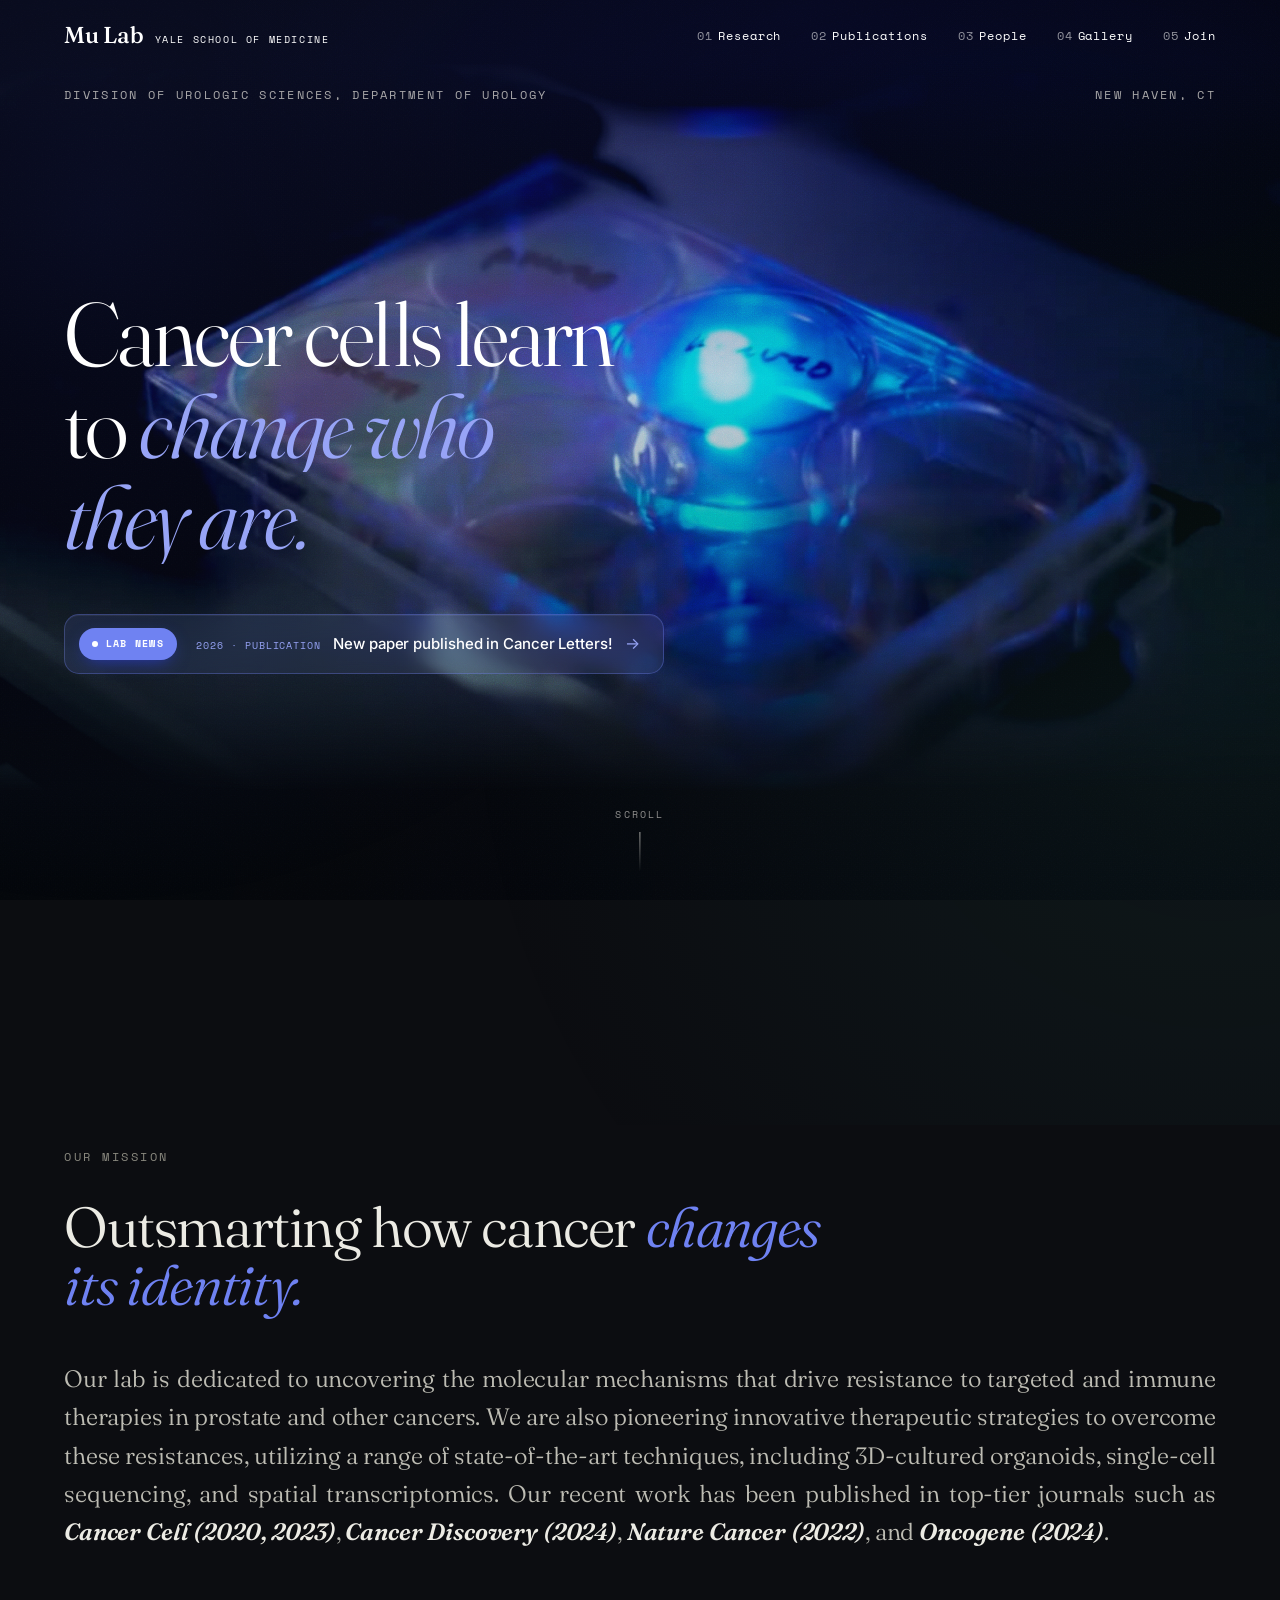
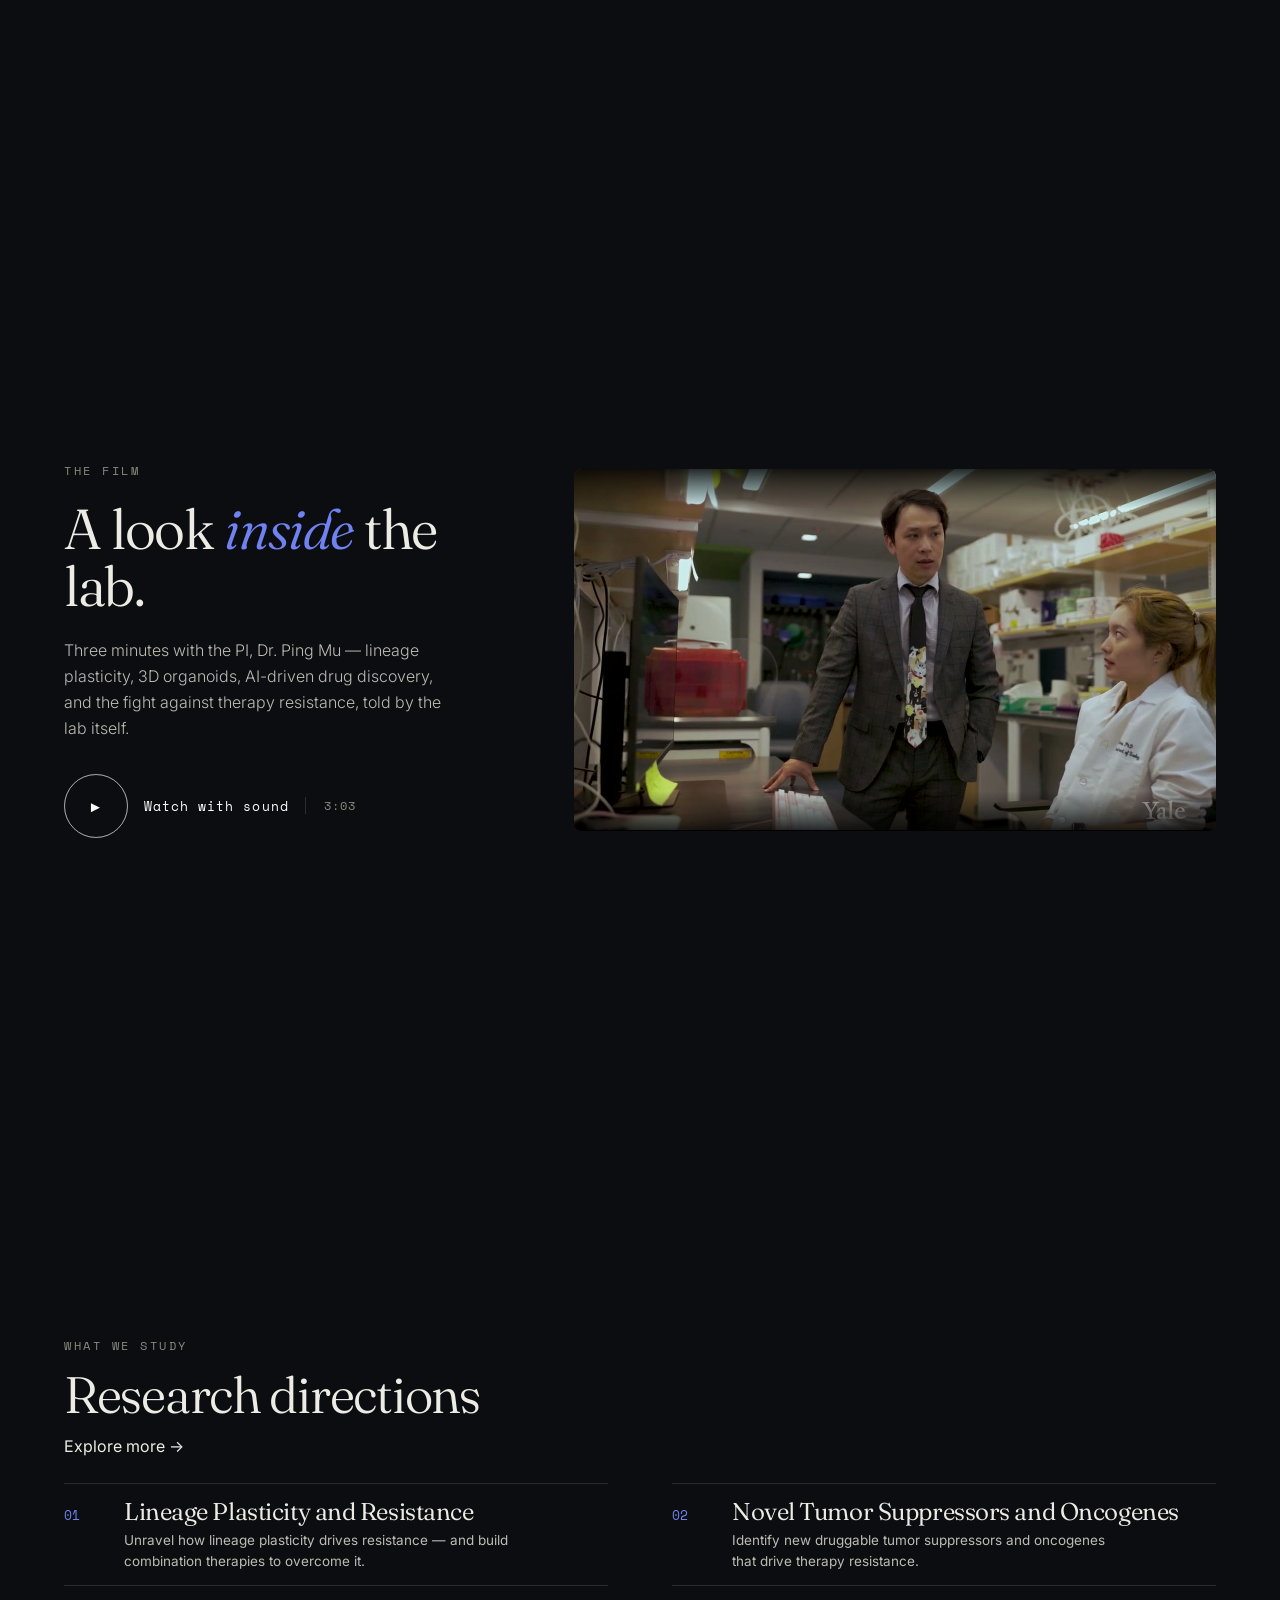
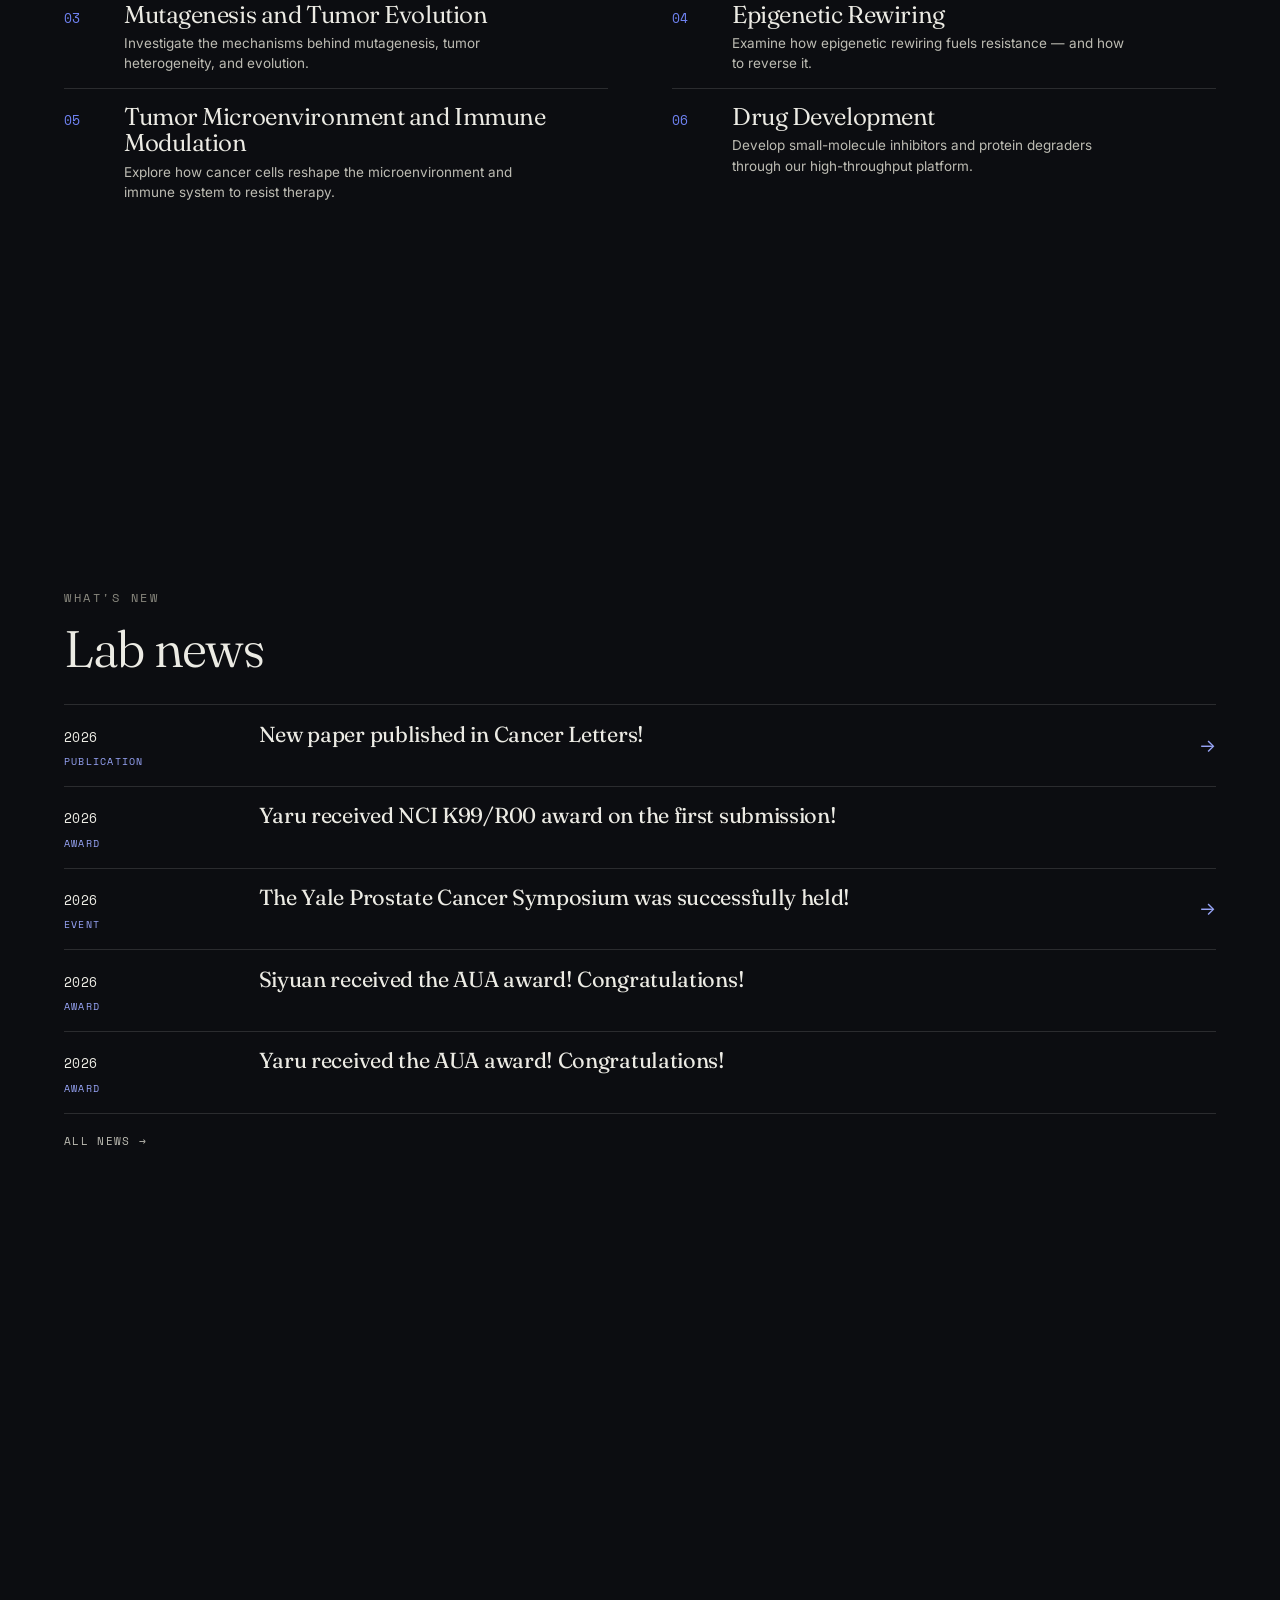
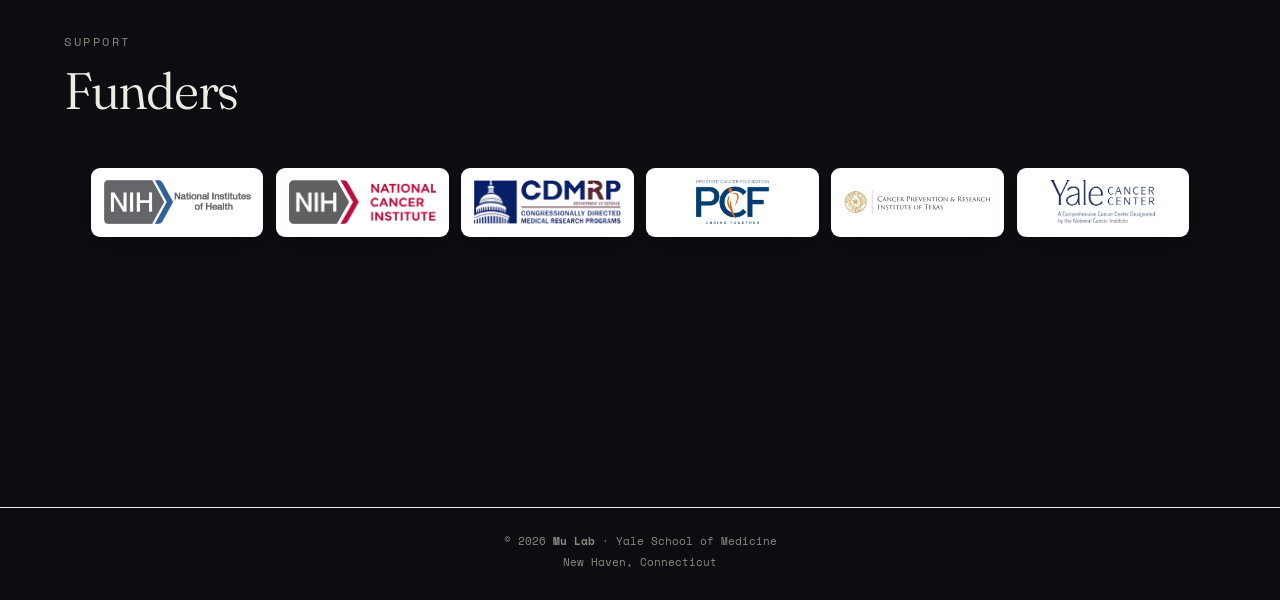
==== index.html @ c69919b4 "Mu Lab website — Yale School of Medicine" ====
<!DOCTYPE html>
<html lang="en" class="home">
<head>
<meta charset="UTF-8">
<meta name="viewport" content="width=device-width, initial-scale=1.0">
<title>Mu Lab — The biology of cellular identity &amp; therapy resistance · Yale</title>
<link rel="preconnect" href="https://fonts.googleapis.com">
<link rel="preconnect" href="https://fonts.gstatic.com" crossorigin>
<link href="https://fonts.googleapis.com/css2?family=Fraunces:ital,opsz,wght@0,9..144,300..600;1,9..144,300..500&family=Inter:wght@300;400;500&family=Space+Mono:wght@400;700&display=swap" rel="stylesheet">
<link rel="stylesheet" href="styles.css">
<script>
/* Show the opening only on first visit of a tab-session or on refresh; skip it for internal navigation (e.g. clicking the Mu Lab wordmark). Runs before paint to avoid a flash. */
(function(){try{
  var nav=performance.getEntriesByType&&performance.getEntriesByType('navigation')[0];
  var isReload=nav?nav.type==='reload':(performance.navigation&&performance.navigation.type===1);
  var firstThisSession=!sessionStorage.getItem('muOpened');
  sessionStorage.setItem('muOpened','1');
  if(!(firstThisSession||isReload))document.documentElement.classList.add('no-intro');
}catch(e){}})();
</script>
<script src="news-data.js" defer></script>
<script src="script.js" defer></script>
</head>
<body class="home">

<div id="loader">
  <img class="loader-bust" src="art-plasticity.webp" alt="">
  <div class="loader-copy">
    <div class="lname serif">Mu Lab</div>
    <div class="lline"></div>
    <div class="lsub">Yale School of Medicine</div>
  </div>
</div>

<div class="progress" id="prog"></div>

<header id="hdr">
  <nav>
    <a class="wordmark" href="index.html"><b>Mu Lab</b><span class="reg">Yale School of Medicine</span></a>
    <div class="navlinks">
      <a href="research.html"><span class="n">01</span>Research</a>
      <a href="publications.html"><span class="n">02</span>Publications</a>
      <span class="navitem"><a href="people.html"><span class="n">03</span>People</a><span class="navdrop"><a href="people.html">All members</a><a href="ping-mu.html">Principal Investigator</a></span></span>
      <a href="gallery.html"><span class="n">04</span>Gallery</a>
      <a href="join.html"><span class="n">05</span>Join</a>
    </div>
  </nav>
</header>

<section class="hero-cine page" id="top">
  <video class="bg" id="heroVid" muted loop playsinline preload="auto" poster="mu-lab-hero-poster2.jpg">
    <source src="mu-lab-hero-optics2.mp4" type="video/mp4">
  </video>
  <div class="veil"></div>
  <div class="veil2"></div>
  <div class="grain"></div>
  <div class="topmeta">
    <span>Division of Urologic Sciences, Department of Urology</span>
    <span>New Haven, CT</span>
  </div>
  <div class="inner">
    <h1 class="serif">
      <span class="hl-line"><span style="animation-delay:2.55s">Cancer cells learn</span></span>
      <span class="hl-line"><span style="animation-delay:2.67s">to <em>change who</em></span></span>
      <span class="hl-line"><span style="animation-delay:2.79s"><em>they are.</em></span></span>
    </h1>
    <div class="newswire fadeup" id="newswire" style="animation-delay:3.05s">
      <span class="nw-tag"><i class="nw-dot"></i>Lab News</span>
      <a class="nw-slot" id="nwSlot" href="#news" aria-live="polite">
        <span class="nw-meta" id="nwMeta"></span>
        <span class="nw-head" id="nwHead"></span>
        <span class="nw-go">&#8594;</span>
      </a>
    </div>
  </div>
  <div class="scrollcue"><span>Scroll</span><span class="ln"></span></div>
</section>

<section class="mission page full wrap mission-cine">
  <div class="mlabel">Our mission</div>
  <h2 class="mission-h serif">Outsmarting how cancer <em>changes its identity.</em></h2>
  <p class="mission-lead serif">Our lab is dedicated to uncovering the molecular mechanisms that drive resistance to targeted and immune therapies in prostate and other cancers. We are also pioneering innovative therapeutic strategies to overcome these resistances, utilizing a range of state-of-the-art techniques, including 3D-cultured organoids, single-cell sequencing, and spatial transcriptomics. Our recent work has been published in top-tier journals such as <em class="jn">Cancer Cell (2020, 2023)</em>, <em class="jn">Cancer Discovery (2024)</em>, <em class="jn">Nature Cancer (2022)</em>, and <em class="jn">Oncogene (2024)</em>.</p>
</section>

<section class="page full filmsplit wrap" id="film">
  <div class="fs-grid">
    <div class="fs-text">
      <div class="mlabel">The film</div>
      <h2 class="serif">A look <em>inside</em> the lab.</h2>
      <p>Three minutes with the PI, Dr. Ping Mu — lineage plasticity, 3D organoids, AI-driven drug discovery, and the fight against therapy resistance, told by the lab itself.</p>
      <button class="watchbtn fs-cta" aria-label="Watch the full film with sound"><span class="circ">&#9658;</span><span>Watch with sound</span><span class="fs-dur">3:03</span></button>
    </div>
    <figure class="ff-frame fs-frame" id="filmFrame" role="button" tabindex="0" aria-label="Play the film with sound">
      <video class="bg" id="filmPreview" muted loop playsinline preload="auto" poster="mu-lab-preview-soft-poster.jpg">
        <source src="mu-lab-preview-soft.mp4" type="video/mp4">
      </video>
      <video id="filmFull" playsinline controls preload="none" poster="mu-lab-poster.jpg">
        <source src="mu-lab-720.mp4" type="video/mp4">
      </video>
    </figure>
  </div>
  <div class="fs-backdrop" id="filmBackdrop"></div>
  <button class="fs-close" id="filmClose" aria-label="Close player">&#10005;</button>
</section>

<section class="directions" id="research">
  <div class="wrap dir-body">
    <div class="mlabel">What we study</div>
    <h2 class="serif">Research directions</h2>
    <a class="idx dir-all" href="research.html">Explore more <span class="ar">&#8594;</span></a>
    <ol class="dirs">
      <li><span class="ix">01</span><div><h3 class="serif">Lineage Plasticity and Resistance</h3><p>Unravel how lineage plasticity drives resistance — and build combination therapies to overcome it.</p></div></li>
      <li><span class="ix">02</span><div><h3 class="serif">Novel Tumor Suppressors and Oncogenes</h3><p>Identify new druggable tumor suppressors and oncogenes that drive therapy resistance.</p></div></li>
      <li><span class="ix">03</span><div><h3 class="serif">Mutagenesis and Tumor Evolution</h3><p>Investigate the mechanisms behind mutagenesis, tumor heterogeneity, and evolution.</p></div></li>
      <li><span class="ix">04</span><div><h3 class="serif">Epigenetic Rewiring</h3><p>Examine how epigenetic rewiring fuels resistance — and how to reverse it.</p></div></li>
      <li><span class="ix">05</span><div><h3 class="serif">Tumor Microenvironment and Immune Modulation</h3><p>Explore how cancer cells reshape the microenvironment and immune system to resist therapy.</p></div></li>
      <li><span class="ix">06</span><div><h3 class="serif">Drug Development</h3><p>Develop small-molecule inhibitors and protein degraders through our high-throughput platform.</p></div></li>
    </ol>
  </div>
</section>

<section class="news" id="news">
  <div class="wrap news-body">
    <div class="news-head">
      <div>
        <div class="mlabel">What's new</div>
        <h2 class="serif">Lab news</h2>
      </div>
    </div>
    <div class="news-list" id="newsGrid"></div>
    <a class="news-more" href="news.html">All news <span>&#8594;</span></a>
  </div>
</section>

<section class="funders" id="funders">
  <div class="wrap fund-body">
    <div class="mlabel">Support</div>
    <h2 class="serif">Funders</h2>
    <div class="fund-grid">
      <a class="fund-logo" href="https://www.nih.gov/" target="_blank" rel="noopener"><img src="logos/NIH.png" alt="National Institutes of Health"></a>
      <a class="fund-logo" href="https://www.cancer.gov/" target="_blank" rel="noopener"><img src="logos/NIH_2.png" alt="National Cancer Institute"></a>
      <a class="fund-logo" href="https://cdmrp.health.mil/" target="_blank" rel="noopener"><img src="logos/CDMRP.png" alt="Congressionally Directed Medical Research Programs"></a>
      <a class="fund-logo" href="https://www.pcf.org/" target="_blank" rel="noopener"><img src="logos/PCF.png" alt="Prostate Cancer Foundation"></a>
      <a class="fund-logo" href="https://www.cprit.texas.gov/" target="_blank" rel="noopener"><img src="logos/logo--cprit.svg" alt="Cancer Prevention and Research Institute of Texas"></a>
      <a class="fund-logo" href="https://www.yalecancercenter.org/" target="_blank" rel="noopener"><img src="logos/YALE.png" alt="Yale Cancer Center"></a>
    </div>
  </div>
  <footer class="wrap">
    <div class="foot">
      <div class="mono">© 2026 <b>Mu Lab</b> · Yale School of Medicine<br>New Haven, Connecticut</div>
    </div>
  </footer>
</section>

</body>
</html>
---- styles.css ----
:root{
  --paper:#0c0d11;        /* page bg — deep ink */
  --paper2:#15171d;       /* surfaces */
  --ink:#ecebe4;          /* primary text (light) */
  --ink2:#bdbcb3;         /* secondary text */
  --muted:#8a897f;
  --faint:#56554f;
  --line:rgba(255,255,255,.13);
  --accent:#6f82f2;       /* cobalt — primary (lifted for dark) */
  --accent-soft:#97a4f6;
  --clay:#dd9466;         /* clay — scientific term highlight */
  --teal:#46b3a4;
  --ochre:#dcaf48;
  --maxw:1300px;
}
*{margin:0;padding:0;box-sizing:border-box}
html{scroll-behavior:smooth}
/* scroll-snap is DESKTOP ONLY — on touch/mobile even a stray scroll-snap-align makes iOS bounce back */
@media(min-width:881px){
  html.home{scroll-snap-type:y proximity}
  .home .page{scroll-snap-align:start}
}
.page.full{min-height:100vh;display:flex;flex-direction:column;justify-content:center;position:relative}
@media(min-width:881px) and (max-height:680px){html.home{scroll-snap-type:none}}
@media(max-height:680px){.page.full{min-height:auto;padding:120px 0}}
body{background:var(--paper);color:var(--ink);font-family:'Inter',system-ui,sans-serif;font-weight:400;line-height:1.65;-webkit-font-smoothing:antialiased;overflow-x:hidden}
::selection{background:var(--accent);color:#0c0d11}
a{color:inherit;text-decoration:none}
.serif{font-family:'Fraunces',Georgia,serif}
.mono{font-family:'Space Mono',monospace}
.italic{font-style:italic}

body::before{content:'';position:fixed;inset:0;z-index:1;pointer-events:none;opacity:.5;
  background-image:url("data:image/svg+xml,%3Csvg xmlns='http://www.w3.org/2000/svg' width='200' height='200'%3E%3Cfilter id='n'%3E%3CfeTurbulence type='fractalNoise' baseFrequency='0.85' numOctaves='3' stitchTiles='stitch'/%3E%3C/filter%3E%3Crect width='100%25' height='100%25' filter='url(%23n)' opacity='0.045'/%3E%3C/svg%3E")}


/* global ambient — subtle slow drifting glow on the lowest layer (all sections) */
body::after{content:'';position:fixed;inset:-25%;z-index:0;pointer-events:none;
  background:radial-gradient(circle at 22% 32%,rgba(45,66,224,.13),transparent 40%),radial-gradient(circle at 80% 68%,rgba(33,120,110,.11),transparent 42%),radial-gradient(circle at 58% 18%,rgba(45,66,224,.07),transparent 38%);
  animation:drift 34s ease-in-out infinite alternate;will-change:transform}
@keyframes drift{0%{transform:translate(0,0) rotate(0deg) scale(1)}100%{transform:translate(3.5%,-4%) rotate(5deg) scale(1.08)}}

/* skip the opening (internal nav back to home): show everything instantly, no loader */
.no-intro #loader{display:none!important}
.no-intro .hl-line span{animation:none;transform:none}
.no-intro .fadeup{animation:none;opacity:1;transform:none}
.no-intro .hero-cine video.bg{animation:kenburns 34s ease-in-out infinite alternate;opacity:1}

.wrap{max-width:var(--maxw);margin:0 auto;padding:0 clamp(28px,5vw,64px);position:relative;z-index:2}
.mlabel{font-family:'Space Mono',monospace;font-size:11.5px;letter-spacing:.22em;text-transform:uppercase;color:var(--muted)}

/* top bar */
header{position:fixed;top:0;left:0;right:0;z-index:60;transition:.4s;border-bottom:1px solid transparent}
header.scrolled{background:rgba(12,13,17,.78);backdrop-filter:blur(14px);border-bottom:1px solid var(--line)}
nav{display:flex;align-items:center;justify-content:space-between;height:72px;max-width:var(--maxw);margin:0 auto;padding:0 clamp(28px,5vw,64px)}
.wordmark{display:flex;align-items:baseline;gap:11px}
.wordmark b{font-family:'Fraunces';font-weight:500;font-size:23px;letter-spacing:-.01em}
.wordmark .reg{font-family:'Space Mono';font-size:10px;letter-spacing:.16em;text-transform:uppercase;color:var(--muted)}
.navlinks{display:flex;gap:30px;align-items:center}
.navlinks a{font-family:'Space Mono';font-size:12px;letter-spacing:.08em;color:var(--ink2);transition:.25s;position:relative}
.navlinks a:hover,.navlinks a.active{color:var(--accent)}
.navlinks a.active .n,.navlinks a:hover .n{color:var(--accent)}
.navlinks a .n{color:var(--faint);margin-right:5px}

/* page hero (inner pages) */
.page-hero{padding-top:150px;padding-bottom:56px;border-bottom:1px solid var(--ink)}
.page-hero .mlabel{margin-bottom:22px}
.page-hero h1{font-family:'Fraunces';font-weight:320;font-size:clamp(46px,9vw,118px);line-height:.92;letter-spacing:-.03em}
.page-hero h1 em{font-style:italic;color:var(--accent)}
.page-hero .lead{font-size:clamp(16px,1.5vw,20px);color:var(--ink2);max-width:62ch;margin-top:30px;font-weight:300}

/* hero (home) */
.hero{padding:148px 0 80px;position:relative}
.hero-top{display:flex;justify-content:space-between;align-items:flex-end;border-bottom:1px solid var(--line);padding-bottom:20px;margin-bottom:48px;flex-wrap:wrap;gap:16px}
.hero-top .right{text-align:right}
.hero h1{font-family:'Fraunces';font-weight:340;font-size:clamp(38px,6.6vw,92px);line-height:1.0;letter-spacing:-.025em;max-width:15ch}
.hero h1 em{font-style:italic;color:var(--accent);font-weight:380}
.hero .deck{display:grid;grid-template-columns:1.45fr 1fr;gap:48px;margin-top:54px;align-items:start}
.hero .deck p{font-size:clamp(16px,1.45vw,19px);color:var(--ink2);max-width:42ch;font-weight:300}
.hero .deck p .drop{font-family:'Fraunces';float:left;font-size:64px;line-height:.78;padding:6px 10px 0 0;font-weight:400;color:var(--ink)}

.morph{margin-top:36px;font-family:'Space Mono';font-size:14px;letter-spacing:.02em;color:var(--muted);display:flex;align-items:center;gap:10px;flex-wrap:wrap}
.morph .tok{background:var(--paper2);border:1px solid var(--line);padding:4px 12px;border-radius:2px;min-width:168px;display:inline-block;text-align:center;color:var(--accent);font-weight:700}

/* hero lab-news broadcast — floating glass ticker card (designed to catch the eye) */
.newswire{margin-top:clamp(38px,5.6vh,62px);display:flex;align-items:center;gap:clamp(14px,1.5vw,20px);width:min(600px,100%);
  padding:13px 20px 13px 14px;border-radius:15px;
  background:linear-gradient(120deg,rgba(111,130,242,.12),rgba(255,255,255,.05));
  -webkit-backdrop-filter:blur(14px) saturate(1.1);backdrop-filter:blur(14px) saturate(1.1);
  border:1px solid rgba(111,130,242,.34);
  box-shadow:0 30px 70px -38px rgba(45,66,224,.7),inset 0 1px 0 rgba(255,255,255,.06)}
.nw-tag{display:inline-flex;align-items:center;gap:8px;flex:0 0 auto;background:var(--accent);color:#fff;font-family:'Space Mono';font-size:9.5px;font-weight:700;letter-spacing:.13em;text-transform:uppercase;padding:8px 13px;border-radius:30px;white-space:nowrap;box-shadow:0 6px 18px -6px rgba(45,66,224,.8)}
.nw-dot{width:6px;height:6px;border-radius:50%;background:#fff;animation:nwpulse 2.2s ease-out infinite}
@keyframes nwpulse{0%{box-shadow:0 0 0 0 rgba(255,255,255,.65)}70%{box-shadow:0 0 0 7px rgba(255,255,255,0)}100%{box-shadow:0 0 0 0 rgba(255,255,255,0)}}
.nw-slot{display:flex;align-items:baseline;gap:12px;min-width:0;flex:1 1 auto;transition:opacity .45s ease,transform .5s cubic-bezier(.16,1,.3,1)}
.nw-slot.swap{opacity:0;transform:translateY(8px)}
.nw-meta{font-family:'Space Mono';font-size:9.5px;letter-spacing:.1em;text-transform:uppercase;color:var(--accent-soft);white-space:nowrap;flex:0 0 auto}
.nw-head{font-family:'Inter';font-weight:500;font-size:15px;color:#fff;letter-spacing:-.006em;white-space:nowrap;overflow:hidden;text-overflow:ellipsis;transition:color .3s ease}
.nw-go{color:var(--accent-soft);flex:0 0 auto;transition:transform .32s cubic-bezier(.16,1,.3,1)}
.nw-slot:hover .nw-head{color:var(--accent-soft)}
.nw-slot:hover .nw-go{transform:translateX(5px)}
@media(max-width:640px){
  .newswire{width:100%;flex-direction:column;align-items:flex-start;gap:11px}
  .nw-slot{flex-direction:column;width:100%;align-items:flex-start;gap:7px}
  .nw-meta{flex:0 0 auto}
  /* fixed 2-line headline so the news box never resizes between items */
  .nw-head{flex:0 0 auto;width:100%;min-width:0;white-space:normal;font-size:15px;line-height:1.4;
    display:-webkit-box;-webkit-line-clamp:2;line-clamp:2;-webkit-box-orient:vertical;overflow:hidden;height:2.8em}
  .nw-go{display:none}
}

/* lab news section (home) — static scannable grid */
.news{min-height:100vh;padding:0;display:flex;flex-direction:column;justify-content:center;position:relative;z-index:2}
.news-body{width:100%;padding-top:clamp(60px,8vh,110px);padding-bottom:clamp(24px,3.4vh,52px)}
.news-head{display:flex;justify-content:space-between;align-items:flex-end;gap:24px;flex-wrap:wrap;margin-bottom:clamp(20px,3.2vh,42px)}
.news-head .mlabel{margin-bottom:14px}
.news-head h2{font-family:'Fraunces';font-weight:330;font-size:clamp(28px,4vw,54px);line-height:1.04;letter-spacing:-.025em}
.news-all{display:inline-flex;align-items:center;gap:7px;white-space:nowrap;transition:color .25s}
.news-all>span{transition:transform .3s cubic-bezier(.16,1,.3,1)}
.news-all:hover{color:var(--accent)}
.news-all:hover>span{transform:translateX(4px)}
.news-list{display:flex;flex-direction:column}
.news-row{display:grid;grid-template-columns:clamp(116px,13vw,168px) 1fr auto;gap:clamp(16px,2.2vw,40px);align-items:baseline;padding:clamp(13px,1.8vh,22px) 0;border-top:1px solid var(--line);transition:padding .35s cubic-bezier(.16,1,.3,1),color .25s}
.news-row:last-child{border-bottom:1px solid var(--line)}
a.news-row{cursor:pointer}
a.news-row:hover{padding-left:14px}
.nr-meta{display:flex;flex-direction:column;gap:6px}
.nr-date{font-family:'Space Mono';font-size:12.5px;letter-spacing:.02em;color:var(--ink)}
.nr-cat{font-family:'Space Mono';font-size:9.5px;letter-spacing:.13em;text-transform:uppercase;color:var(--accent-soft)}
.nr-main{min-width:0}
.nr-title{font-family:'Fraunces';font-weight:400;font-size:clamp(17px,1.7vw,23px);line-height:1.2;letter-spacing:-.014em;color:var(--ink);transition:color .25s}
a.news-row:hover .nr-title{color:var(--accent-soft)}
.nr-desc{margin-top:7px;font-size:13.5px;font-weight:300;color:var(--ink2);line-height:1.5;max-width:72ch}
.nr-go{align-self:center;color:var(--accent-soft);font-size:18px;transition:transform .32s cubic-bezier(.16,1,.3,1)}
a.news-row:hover .nr-go{transform:translateX(6px)}
.news-more{display:inline-flex;align-items:center;gap:8px;margin-top:clamp(14px,2vh,26px);font-family:'Space Mono';font-size:11px;letter-spacing:.12em;text-transform:uppercase;color:var(--ink2);transition:color .25s}
.news-more>span{transition:transform .3s cubic-bezier(.16,1,.3,1)}
.news-more:hover{color:var(--accent)}
.news-more:hover>span{transform:translateX(5px)}
@media(max-width:640px){.news-row{grid-template-columns:1fr;gap:8px}.nr-meta{flex-direction:row;gap:12px;align-items:baseline}.nr-go{display:none}.news{min-height:0}}

/* news archive page (news.html) — year-grouped list */
.news-archive{padding-top:10px;padding-bottom:clamp(64px,10vh,120px)}
.na-group{margin-top:clamp(42px,6vh,74px)}
.na-group:first-child{margin-top:clamp(18px,3vh,34px)}
.na-year{font-family:'Fraunces';font-weight:330;font-size:clamp(30px,4.4vw,54px);letter-spacing:-.022em;line-height:1;color:var(--ink);margin-bottom:clamp(12px,1.8vh,22px)}
.na-year .cnt{font-family:'Space Mono';font-size:11px;letter-spacing:.14em;text-transform:uppercase;color:var(--muted);margin-left:14px;vertical-align:middle}

/* umap */
.umap-card{border:1px solid var(--line);background:linear-gradient(180deg,var(--paper),var(--paper2));border-radius:4px;padding:18px;position:relative;aspect-ratio:1/1}
.umap-card canvas{width:100%;height:100%;display:block}
.umap-card .cap{position:absolute;left:18px;bottom:14px}
.umap-card .axes{position:absolute;left:18px;top:16px}
.legend{display:flex;flex-direction:column;gap:7px;position:absolute;right:16px;top:16px;background:rgba(12,13,17,.66);backdrop-filter:blur(3px);border:1px solid var(--line);border-radius:3px;padding:10px 12px}
.legend div{display:flex;align-items:center;gap:7px;font-family:'Space Mono';font-size:10.5px;color:var(--ink2)}
.legend i{width:9px;height:9px;border-radius:50%;display:inline-block}

/* ribbon */
.ribbon{display:grid;grid-template-columns:repeat(4,1fr);border-top:1px solid var(--line);border-bottom:1px solid var(--line);margin-top:80px}
.ribbon div{padding:26px 0;border-right:1px solid var(--line)}
.ribbon div:last-child{border-right:0}
.ribbon .v{font-family:'Fraunces';font-size:clamp(30px,3.4vw,46px);font-weight:400;line-height:1}
.ribbon .k{font-family:'Space Mono';font-size:11px;letter-spacing:.12em;text-transform:uppercase;color:var(--muted);margin-top:8px}

/* scroll progress */
.progress{position:fixed;top:0;left:0;height:2px;width:0;background:var(--accent);z-index:80;transition:width .08s linear}

/* marquee */
.marquee{border-top:1px solid var(--line);border-bottom:1px solid var(--line);overflow:hidden;white-space:nowrap;padding:20px 0;-webkit-mask-image:linear-gradient(90deg,transparent,#000 8%,#000 92%,transparent)}
.marquee .track{display:inline-block;animation:scrollx 34s linear infinite}
.marquee:hover .track{animation-play-state:paused}
.marquee .track span{font-family:'Fraunces';font-size:clamp(22px,2.6vw,34px);font-weight:380;letter-spacing:-.01em;color:var(--ink)}
.marquee .track i{color:var(--accent);font-style:normal;margin:0 18px;font-size:.8em;vertical-align:middle}
@keyframes scrollx{from{transform:translateX(0)}to{transform:translateX(-50%)}}

/* cinematic film band */
.filmband{position:relative;width:100%;height:90vh;min-height:540px;max-height:880px;overflow:hidden;background:#06070c;margin:72px 0}
.filmband video.bg{position:absolute;inset:0;width:100%;height:100%;object-fit:cover;filter:saturate(1.1) contrast(1.06);animation:kenburns 42s ease-in-out infinite alternate;transform-origin:50% 45%}
.filmband.page{height:auto;min-height:100vh;margin:0}
.film-center{position:relative;z-index:3;min-height:100vh;max-width:var(--maxw);margin:0 auto;padding:96px clamp(28px,5vw,64px);display:flex;flex-direction:column;align-items:center;justify-content:center;text-align:center;color:#fff;gap:20px}
.film-center .kick{font-family:'Space Mono';font-size:12px;letter-spacing:.22em;text-transform:uppercase;color:rgba(236,234,226,.72)}
.film-center h2{font-family:'Fraunces';font-weight:340;font-size:clamp(30px,5vw,62px);line-height:1.04;letter-spacing:-.025em;color:#fff;max-width:17ch}
.film-center h2 em{font-style:italic;color:var(--accent-soft)}
.film-center p{font-family:'Inter';font-weight:300;font-size:16px;color:rgba(236,234,226,.82);max-width:52ch}
.watchbtn.big{margin:8px 0 2px}
.watchbtn.big .circ{width:94px;height:94px;font-size:22px}

/* film feature — contained editorial plate */
.filmfeature{justify-content:center}
.ff-top{display:flex;justify-content:space-between;align-items:baseline;border-bottom:1px solid var(--line);padding-bottom:16px}
.ff-head{font-family:'Fraunces';font-weight:340;font-size:clamp(28px,4.4vw,56px);line-height:1.02;letter-spacing:-.025em;max-width:18ch;margin:30px 0 34px}
.ff-head em{font-style:italic;color:var(--accent)}
.ff-frame{position:relative;width:100%;aspect-ratio:16/9;max-height:54vh;border:1px solid var(--line);border-radius:7px;overflow:hidden;cursor:pointer;background:#06070c;margin:0}
.ff-frame video{position:absolute;inset:0;width:100%;height:100%;object-fit:cover;filter:saturate(1.08) contrast(1.05);animation:kenburns 42s ease-in-out infinite alternate;transform-origin:50% 45%}
.ff-frame::after{content:'';position:absolute;inset:0;pointer-events:none;background:radial-gradient(circle at 50% 46%,transparent 38%,rgba(4,5,10,.55))}
.ff-play{position:absolute;inset:0;z-index:3;display:flex;align-items:center;justify-content:center}
.ff-play .circ{width:84px;height:84px;border-radius:50%;border:1px solid rgba(255,255,255,.6);display:flex;align-items:center;justify-content:center;font-size:19px;color:#fff;background:rgba(0,0,0,.22);transition:.4s cubic-bezier(.16,1,.3,1);position:relative}
.ff-play .circ::after{content:'';position:absolute;inset:-1px;border-radius:50%;border:1px solid rgba(255,255,255,.28);animation:ring 3s ease-out infinite}
.ff-frame:hover .ff-play .circ{background:var(--accent);border-color:var(--accent);transform:scale(1.08)}
.ff-sheen{position:absolute;inset:0;z-index:2;pointer-events:none;background:linear-gradient(108deg,transparent 38%,rgba(255,255,255,.15) 50%,transparent 62%);transform:translateX(-135%);transition:transform 1.1s ease}
.ff-frame:hover .ff-sheen{transform:translateX(135%)}
.ff-cap{display:flex;justify-content:space-between;gap:14px 30px;flex-wrap:wrap;margin-top:18px;font-family:'Space Mono';font-size:11.5px;letter-spacing:.05em;color:var(--muted)}
.ff-cap span:last-child{color:var(--accent)}

/* film feature — split layout */
.filmsplit{justify-content:center}
.fs-grid{display:grid;grid-template-columns:0.82fr 1.18fr;gap:clamp(36px,5vw,76px);align-items:center;width:100%}
.fs-text .mlabel{margin-bottom:20px}
.fs-text h2{font-family:'Fraunces';font-weight:340;font-size:clamp(32px,4.4vw,60px);line-height:1.0;letter-spacing:-.025em;max-width:13ch}
.fs-text h2 em{font-style:italic;color:var(--accent)}
.fs-text p{font-size:16px;color:var(--ink2);font-weight:300;max-width:40ch;margin-top:24px;line-height:1.62}
.fs-meta{font-family:'Space Mono';font-size:11.5px;letter-spacing:.08em;color:var(--muted);margin-top:26px}
.fs-cta{margin-top:32px;gap:14px;color:var(--ink)}
.fs-cta .circ{width:54px;height:54px;font-size:15px;border-color:var(--line)}
.fs-cta:hover .circ{background:var(--accent);border-color:var(--accent)}
.fs-cta .fs-dur{margin-left:auto;padding-left:18px;color:var(--muted);font-size:12px;letter-spacing:.1em;border-left:1px solid var(--line)}
.filmsplit{position:relative}
.fs-text{transition:opacity .5s ease,transform .6s cubic-bezier(.16,1,.3,1)}
.fs-frame{position:relative;aspect-ratio:16/9;max-height:72vh;border:0;border-radius:8px;overflow:hidden;z-index:2;backface-visibility:hidden}
.fs-frame:focus,.fs-frame:focus-visible,.fs-cta:focus,.fs-cta:focus-visible,.fs-close:focus,.fs-close:focus-visible{outline:none}
.fs-frame video.bg{position:absolute;inset:0;width:100%;height:100%;object-fit:cover;animation:kenburns 42s ease-in-out infinite alternate;transform-origin:50% 45%;filter:brightness(.92);transition:filter .4s ease}
.fs-frame:hover video.bg{filter:brightness(1.08) saturate(1.04)}
.fs-frame::after{content:'';position:absolute;inset:0;z-index:2;pointer-events:none;background:linear-gradient(180deg,rgba(0,0,0,.82) 0,transparent 11%,transparent 89%,rgba(0,0,0,.82) 100%);transition:opacity .35s ease}
.filmsplit.playing .fs-frame::after{opacity:0}
.filmsplit:not(.playing) .fs-frame:hover::after{opacity:.7}
.ff-play,.ff-sheen{transition:opacity .4s ease,transform 1.1s ease}
/* full film sits inside the frame; the frame itself grows (FLIP) into the player */
#filmFull{position:absolute;inset:0;width:100%;height:100%;object-fit:cover;background:#000;opacity:0;pointer-events:none;transition:opacity .4s ease .12s;z-index:3}
.filmsplit.playing #filmFull{opacity:1;pointer-events:auto}
.filmsplit.playing .ff-play,.filmsplit.playing .ff-sheen{opacity:0;pointer-events:none}
/* embedded cinema: frame grows in-place within the section (scrolls with the page), borderless feather, pushes text away */
.filmsplit.playing #filmFrame{position:absolute;inset:0;margin:auto;width:min(1080px,86%);height:auto;aspect-ratio:16/9;max-height:76vh;z-index:60;border-radius:6px;cursor:default;box-shadow:0 40px 120px -30px rgba(0,0,0,.9)}
.filmsplit.playing .fs-text{opacity:0;transform:translateX(-52px);pointer-events:none}
.fs-backdrop{position:absolute;inset:0;z-index:55;background:transparent;opacity:0;visibility:hidden;transition:opacity .4s ease,visibility 0s .4s}
.filmsplit.playing .fs-backdrop{opacity:1;visibility:visible;transition:opacity .4s ease}
.fs-close{position:absolute;top:clamp(18px,3vh,30px);right:clamp(20px,5vw,48px);z-index:66;width:42px;height:42px;border-radius:50%;background:rgba(255,255,255,.12);border:1px solid rgba(255,255,255,.32);color:#fff;cursor:pointer;display:none;align-items:center;justify-content:center;font-size:15px;transition:.25s}
.filmsplit.playing .fs-close{display:flex}
.fs-close:hover{background:var(--accent);border-color:var(--accent)}
.filmband .veil{position:absolute;inset:0;background:linear-gradient(180deg,rgba(6,7,12,.62) 0%,rgba(6,7,12,.16) 36%,rgba(6,7,12,.86) 100%)}
.filmband .veil2{position:absolute;inset:0;mix-blend-mode:soft-light;background:radial-gradient(130% 90% at 82% 16%,rgba(35,54,196,.6),transparent 55%),radial-gradient(120% 90% at 8% 92%,rgba(31,107,99,.5),transparent 55%)}
.filmband .grain{position:absolute;inset:0;opacity:.4;mix-blend-mode:overlay;
  background-image:url("data:image/svg+xml,%3Csvg xmlns='http://www.w3.org/2000/svg' width='180' height='180'%3E%3Cfilter id='n'%3E%3CfeTurbulence type='fractalNoise' baseFrequency='0.9' numOctaves='2'/%3E%3C/filter%3E%3Crect width='100%25' height='100%25' filter='url(%23n)'/%3E%3C/svg%3E")}
.filmband .inner{position:relative;z-index:3;height:100%;max-width:var(--maxw);margin:0 auto;padding:0 clamp(28px,5vw,64px) clamp(40px,6vh,68px);display:flex;flex-direction:column;justify-content:flex-end;color:var(--paper)}
.filmband .top{position:absolute;top:clamp(26px,5vh,42px);left:clamp(28px,5vw,64px);right:clamp(28px,5vw,64px);display:flex;justify-content:space-between;font-family:'Space Mono';font-size:11.5px;letter-spacing:.2em;text-transform:uppercase;color:rgba(236,234,226,.72)}
.filmband h2{font-family:'Fraunces';font-weight:330;font-size:clamp(30px,5.2vw,70px);line-height:1.01;letter-spacing:-.022em;max-width:17ch;color:#fff;margin-bottom:26px}
.filmband h2 em{font-style:italic;color:var(--accent-soft)}
.filmband .row{display:flex;align-items:center;gap:30px;flex-wrap:wrap}
.watchbtn{display:inline-flex;align-items:center;gap:16px;cursor:pointer;background:none;border:0;color:#fff;font-family:'Space Mono';font-size:13px;letter-spacing:.08em;padding:0}
.watchbtn .circ{width:64px;height:64px;border-radius:50%;border:1px solid rgba(255,255,255,.5);display:flex;align-items:center;justify-content:center;font-size:15px;transition:.4s cubic-bezier(.16,1,.3,1);position:relative}
.watchbtn .circ::after{content:'';position:absolute;inset:-1px;border-radius:50%;border:1px solid rgba(255,255,255,.25);animation:ring 3s ease-out infinite}
@keyframes ring{0%{transform:scale(1);opacity:.7}100%{transform:scale(1.5);opacity:0}}
.watchbtn:hover .circ{background:var(--accent);border-color:var(--accent);transform:scale(1.08)}
.filmband .cap{font-family:'Inter';font-size:15px;color:rgba(236,234,226,.8);max-width:42ch;font-weight:300}

/* intro loader */
#loader{position:fixed;inset:0;z-index:999;background:#010102;color:var(--ink);overflow:hidden;animation:loaderlift 1.05s cubic-bezier(.76,0,.24,1) 2.1s forwards}
#loader .loader-bust{position:absolute;top:50%;right:-2%;transform:translateY(-50%);height:108vh;max-width:68vw;object-fit:contain;object-position:right center;opacity:0;filter:brightness(.95) contrast(1.06);
  -webkit-mask-image:linear-gradient(90deg,transparent 0%,#000 46%),linear-gradient(180deg,transparent 0%,#000 16%,#000 84%,transparent 100%);
  mask-image:linear-gradient(90deg,transparent 0%,#000 46%),linear-gradient(180deg,transparent 0%,#000 16%,#000 84%,transparent 100%);
  -webkit-mask-composite:source-in;mask-composite:intersect;
  animation:bustin 2s cubic-bezier(.16,1,.3,1) .2s forwards}
@keyframes bustin{from{opacity:0;transform:translateY(-50%) scale(1.07)}to{opacity:.72;transform:translateY(-50%) scale(1)}}
#loader .loader-copy{position:absolute;inset:0;display:flex;flex-direction:column;align-items:center;justify-content:center;gap:18px;text-align:center;z-index:2}
#loader .lname{font-family:'Fraunces';font-size:clamp(30px,4.4vw,46px);font-weight:400;letter-spacing:-.01em;opacity:0;animation:lfade 1s ease .35s forwards}
#loader .lline{width:0;height:1px;background:rgba(236,234,226,.45);animation:lgrow 1.7s cubic-bezier(.4,0,.2,1) .45s forwards}
#loader .lsub{font-family:'Space Mono';font-size:11px;letter-spacing:.24em;text-transform:uppercase;color:rgba(236,234,226,.5);opacity:0;animation:lfade 1s ease .55s forwards}
@keyframes loaderlift{to{transform:translateY(-105%)}}
@keyframes lgrow{to{width:min(280px,62vw)}}
@keyframes lfade{to{opacity:1}}

/* cinematic hero (home opening) */
.hero-cine{position:relative;width:100%;height:100vh;min-height:600px;overflow:hidden;background:#06070c}
.hero-cine video.bg{position:absolute;inset:0;width:100%;height:100%;object-fit:cover;filter:saturate(1.12) contrast(1.08);animation:heroin 2.2s ease .1s both, kenburns 34s ease-in-out 2.2s infinite alternate;transform-origin:56% 44%}
@keyframes heroin{from{opacity:0;transform:scale(1.16)}to{opacity:1;transform:scale(1.05)}}
@keyframes kenburns{0%{transform:scale(1.05) translate(0,0)}100%{transform:scale(1.15) translate(-2.2%,-1.6%)}}
.hero-cine .veil{position:absolute;inset:0;background:linear-gradient(180deg,#04050a 0%,#04050a 7%,rgba(5,6,11,.5) 17%,rgba(5,6,11,.16) 42%,rgba(5,6,11,.42) 70%,#05060b 88%,#04050a 100%),radial-gradient(125% 110% at 50% 42%,transparent 46%,rgba(1,2,5,.66) 100%)}
.hero-cine .veil2{position:absolute;inset:0;mix-blend-mode:soft-light;background:radial-gradient(120% 80% at 80% 16%,rgba(45,66,224,.78),transparent 56%),radial-gradient(110% 95% at 5% 98%,rgba(33,120,110,.66),transparent 56%)}
.hero-cine .grain{position:absolute;inset:0;opacity:.38;mix-blend-mode:overlay;
  background-image:url("data:image/svg+xml,%3Csvg xmlns='http://www.w3.org/2000/svg' width='180' height='180'%3E%3Cfilter id='n'%3E%3CfeTurbulence type='fractalNoise' baseFrequency='0.9' numOctaves='2'/%3E%3C/filter%3E%3Crect width='100%25' height='100%25' filter='url(%23n)'/%3E%3C/svg%3E")}
.hero-cine .topmeta{position:absolute;top:86px;left:clamp(28px,5vw,64px);right:clamp(28px,5vw,64px);z-index:3;display:flex;justify-content:space-between;font-family:'Space Mono';font-size:11.5px;letter-spacing:.2em;text-transform:uppercase;color:rgba(236,234,226,.7)}
.hero-cine .inner{position:relative;z-index:3;height:100%;max-width:var(--maxw);margin:0 auto;padding:7vh clamp(28px,5vw,64px) 0;display:flex;flex-direction:column;justify-content:center;color:#fff}
.hero-cine h1{font-family:'Fraunces';font-weight:330;font-size:clamp(40px,7vw,102px);line-height:1.0;letter-spacing:-.028em;color:#fff;max-width:16ch}
.hero-cine h1 em{font-style:italic;color:var(--accent-soft)}
.hl-line{display:block;overflow:hidden;padding-bottom:.02em}
.hl-line span{display:block;transform:translateY(112%);animation:lineup 1.05s cubic-bezier(.16,1,.3,1) forwards}
@keyframes lineup{to{transform:translateY(0)}}
.hero-cine .morph{color:rgba(236,234,226,.72)}
.hero-cine .morph .tok{background:rgba(255,255,255,.08);border-color:rgba(255,255,255,.28);color:#fff}
.hero-cine .herobtns{display:flex;align-items:center;gap:32px;margin-top:42px;flex-wrap:wrap}
.hero-cine .glink{font-family:'Space Mono';font-size:13px;letter-spacing:.05em;color:#fff;border-bottom:1.5px solid var(--accent-soft);padding-bottom:5px;transition:.3s}
.hero-cine .glink:hover{color:var(--accent-soft)}
.hero-cine .glink.soft{border-bottom-color:rgba(236,234,226,.35);color:rgba(236,234,226,.82)}
.hero-cine .glink.soft:hover{color:#fff;border-bottom-color:var(--accent-soft)}
.fadeup{opacity:0;animation:fadeup 1s ease forwards}
@keyframes fadeup{from{opacity:0;transform:translateY(18px)}to{opacity:1;transform:none}}
.hero-cine .scrollcue{position:absolute;bottom:28px;left:50%;transform:translateX(-50%);z-index:3;display:flex;flex-direction:column;align-items:center;gap:9px;font-family:'Space Mono';font-size:10px;letter-spacing:.22em;text-transform:uppercase;color:rgba(236,234,226,.6)}
.hero-cine .scrollcue .ln{width:1px;height:40px;background:linear-gradient(rgba(236,234,226,.7),transparent);animation:cuedrop 2s ease infinite}
@keyframes cuedrop{0%{opacity:0;transform:translateY(-8px)}50%{opacity:1}100%{opacity:0;transform:translateY(10px)}}

/* split hero: copy + bust artwork */
.hero-cine .inner.hero-grid{display:grid;grid-template-columns:1.05fr .95fr;gap:clamp(30px,5vw,64px);align-items:center}
.hero-copy h1{font-size:clamp(33px,4.7vw,76px)}
.hero-art{position:relative;justify-self:end;width:100%;max-width:500px;margin:0}
.hero-art img{width:100%;display:block;animation:kenburns 26s ease-in-out infinite alternate;
  -webkit-mask-image:radial-gradient(132% 122% at 56% 44%,#000 70%,transparent 100%);mask-image:radial-gradient(132% 122% at 56% 44%,#000 70%,transparent 100%)}
@keyframes kenburns{from{transform:scale(1)}to{transform:scale(1.05)}}
.art-cap{position:absolute;bottom:6px;left:0;right:0;text-align:center;font-size:10px;letter-spacing:.16em;text-transform:uppercase;color:rgba(236,234,226,.5)}

/* home header light over hero */
body.home header:not(.scrolled) .wordmark b,body.home header:not(.scrolled) .wordmark .reg,body.home header:not(.scrolled) .navlinks a,body.home header:not(.scrolled) .navlinks a .n{color:#fff}
body.home header:not(.scrolled) .navlinks a .n{opacity:.55}

/* mission — aims (home) */
.mission .mlabel{margin-bottom:20px}
.mission .mission-h{font-family:'Fraunces';font-weight:330;font-size:clamp(30px,4.4vw,58px);line-height:1.04;letter-spacing:-.025em;max-width:18ch}
.mission .mission-h em{font-style:italic;color:var(--accent)}
.aims{list-style:none;margin-top:clamp(34px,5vh,56px)}
.aims li{display:grid;grid-template-columns:60px 1fr;gap:30px;padding:clamp(18px,2.6vh,28px) 0;border-top:1px solid var(--line);align-items:baseline;transition:.35s}
.aims li:last-child{border-bottom:1px solid var(--line)}
.aims li:hover{padding-left:12px}
.aims .ix{font-family:'Space Mono';font-size:13px;color:var(--accent);padding-top:5px}
.aims h3{font-family:'Inter';font-weight:500;font-size:clamp(18px,1.9vw,25px);letter-spacing:-.01em;margin-bottom:7px}
.aims p{font-size:15.5px;color:var(--ink2);font-weight:400;max-width:62ch;line-height:1.55}

/* mission — vertically-centered statement (home); left-aligned like the rest */
.mission-cine .mlabel{margin-bottom:clamp(22px,3.4vh,42px)}
.mission-cine .mission-h{max-width:22ch}
.mission-lead{font-family:'Fraunces';font-weight:330;font-size:clamp(17px,1.85vw,25px);line-height:1.62;letter-spacing:-.006em;color:var(--ink2);max-width:none;margin-top:clamp(30px,5vh,54px);text-align:justify;text-justify:inter-word;hyphens:auto}
.mission-lead .jn{font-style:italic;font-weight:600;color:var(--ink)}

/* research directions (home) — compact two-column index, footer pinned in-view */
.directions{min-height:100vh;padding:0;display:flex;flex-direction:column;position:relative;z-index:2}
.dir-body{flex:1;width:100%;display:flex;flex-direction:column;justify-content:center;padding-top:clamp(54px,7.5vh,110px);padding-bottom:clamp(10px,1.6vh,24px)}
.directions footer{padding:clamp(18px,2.6vh,30px) 0 clamp(20px,3vh,34px)}
.directions .foot .big{font-size:clamp(30px,3vw,42px)}
.directions .mlabel{margin-bottom:12px}
.directions h2{font-family:'Fraunces';font-weight:330;font-size:clamp(28px,4vw,54px);line-height:1.04;letter-spacing:-.025em}
.directions .dir-all{display:inline-block;margin-top:12px;transition:transform .3s ease,color .25s}
.dir-all:hover{transform:translateX(12px)}
.dirs{list-style:none;margin-top:clamp(16px,2.6vh,34px);display:grid;grid-template-columns:1fr 1fr;column-gap:clamp(34px,5vw,90px)}
.dirs li{display:grid;grid-template-columns:44px 1fr;gap:16px;padding:clamp(10px,1.6vh,20px) 0;border-top:1px solid var(--line);align-items:baseline;transition:.3s}
.dirs li>*{transition:transform .35s cubic-bezier(.16,1,.3,1)}
.dirs li:hover>*{transform:translateX(11px)}
.dirs .ix{font-family:'Space Mono';font-size:12.5px;color:var(--accent);padding-top:7px}
.dirs h3{font-family:'Fraunces';font-weight:360;font-size:clamp(18px,1.9vw,26px);letter-spacing:-.018em;line-height:1.08;margin-bottom:6px;color:var(--ink)}
.dirs p{font-size:13.5px;color:var(--ink2);line-height:1.5;max-width:44ch;font-weight:400}

/* funders (home) — logo chips, footer pinned in-view */
.funders{min-height:100vh;padding:0;display:flex;flex-direction:column;position:relative;z-index:2}
.fund-body{flex:1;width:100%;display:flex;flex-direction:column;justify-content:center;padding-top:clamp(78px,10vh,130px);padding-bottom:clamp(16px,3vh,40px)}
.funders .mlabel{margin-bottom:12px}
.funders h2{font-family:'Fraunces';font-weight:330;font-size:clamp(28px,4vw,54px);line-height:1.04;letter-spacing:-.025em}
.fund-grid{margin:clamp(34px,5.6vh,68px) auto 0;display:grid;grid-template-columns:repeat(6,1fr);gap:clamp(10px,1vw,16px)}
.fund-logo{background:#fff;border-radius:9px;height:clamp(62px,5.4vw,82px);display:flex;align-items:center;justify-content:center;padding:clamp(10px,1vw,16px);transition:transform .35s cubic-bezier(.16,1,.3,1),box-shadow .35s ease;box-shadow:0 8px 26px -20px rgba(0,0,0,.7)}
.fund-logo img{max-width:100%;max-height:100%;width:auto;height:auto;object-fit:contain;display:block}
.fund-logo:hover{transform:translateY(-4px);box-shadow:0 16px 40px -22px rgba(0,0,0,.85)}
.funders footer{width:100%}
.funders .foot .big{font-size:clamp(30px,3vw,42px)}
@media(max-width:980px){.fund-grid{grid-template-columns:repeat(3,1fr)}}
@media(max-width:880px){.funders{min-height:0}}
@media(max-width:560px){.fund-grid{grid-template-columns:repeat(2,1fr)}}

/* full-page magnetic scroll-snap — DESKTOP ONLY.
   On mobile even scroll-snap-align must be absent (iOS WebKit snaps on align alone,
   even when the container's scroll-snap-type is none). */
@media(min-width:881px){
  html.home{scroll-snap-type:y proximity;scroll-behavior:smooth}
  body.home>section{scroll-snap-align:start}
  html.home.js-snap{scroll-snap-type:none;scroll-behavior:auto}
}
@media(max-width:880px){
  .directions{min-height:0}
  .dirs{grid-template-columns:1fr}
}

/* duo (lead + figure) */
.duo{display:grid;grid-template-columns:1.4fr 1fr;gap:54px;align-items:center}
.duo p em{font-style:normal;color:var(--accent);font-weight:500}

/* theater */
.theater{position:fixed;inset:0;z-index:200;background:rgba(5,6,10,.95);backdrop-filter:blur(8px);display:none;align-items:center;justify-content:center;padding:clamp(16px,4vw,5vw)}
.theater.open{display:flex}
.theater video{width:100%;max-width:1120px;border-radius:6px;box-shadow:0 40px 100px -24px #000;background:#000}
.theater .close{position:absolute;top:22px;right:28px;color:#fff;font-family:'Space Mono';font-size:12px;letter-spacing:.14em;text-transform:uppercase;cursor:pointer;display:flex;gap:9px;align-items:center;background:none;border:0}
.theater .close:hover{color:var(--accent-soft)}

/* section frame */
section{padding:104px 0}
.sec-head{display:flex;justify-content:space-between;align-items:baseline;border-bottom:1px solid var(--ink);padding-bottom:16px;margin-bottom:8px}
.sec-head h2{font-family:'Fraunces';font-weight:380;font-size:clamp(26px,3vw,40px);letter-spacing:-.02em}
/* page-enter reveal (sub-pages) */
@media(prefers-reduced-motion:no-preference){
  .page-hero .mlabel,.page-hero h1,.page-hero .lead,.gallery-block .v4-intro{opacity:0;animation:fadeup .9s cubic-bezier(.16,1,.3,1) forwards}
  .page-hero .mlabel{animation-delay:.06s}
  .page-hero h1{animation-delay:.16s}
  .page-hero .lead{animation-delay:.3s}
  .gallery-block .v4-intro{animation-delay:.3s}
  .closing .join h2,.closing .join .cta,.closing .join .info{opacity:0;animation:fadeup .9s cubic-bezier(.16,1,.3,1) forwards}
  .closing .join h2{animation-delay:.1s}
  .closing .join .cta{animation-delay:.28s}
  .closing .join .info{animation-delay:.42s}
}

.sec-head .idx{font-family:'Space Mono';font-size:12px;letter-spacing:.16em;color:var(--muted);transition:.25s}
a.idx:hover{color:var(--accent)}

/* research mini (home teaser) */
.rmini{display:grid;grid-template-columns:1fr 1fr;gap:0 60px;margin-top:6px}
.rmini a{display:flex;justify-content:space-between;align-items:baseline;gap:18px;padding:22px 0;border-bottom:1px solid var(--line);transition:.3s}
.rmini a:hover{padding-left:10px}
.rmini a:hover .t{color:var(--accent)}
.rmini .t{font-family:'Inter';font-size:18px;font-weight:500;letter-spacing:0;transition:.3s}
.rmini .n{font-family:'Space Mono';font-size:11px;color:var(--muted);white-space:nowrap}

/* research list */
.ritem{display:grid;grid-template-columns:54px 1fr 1.55fr 150px;gap:26px;align-items:start;padding:32px 0;border-bottom:1px solid var(--line);transition:.35s}
.ritem:hover{background:linear-gradient(90deg,rgba(35,54,196,.05),transparent);padding-left:14px}
.ritem .no{font-family:'Space Mono';font-size:13px;color:var(--accent);padding-top:6px}
.ritem h3{font-family:'Fraunces';font-weight:440;font-size:24px;line-height:1.14;letter-spacing:-.01em}
.ritem p{font-size:15.5px;color:var(--ink2);font-weight:400;line-height:1.62}
.ritem p em{font-style:italic;color:var(--clay);font-weight:400}
.ritem .key{font-family:'Space Mono';font-size:11.5px;color:var(--muted);text-align:right;line-height:1.65;padding-top:4px}
.ritem .key b{color:var(--clay);font-weight:700;display:block;font-size:12.5px;margin-bottom:3px}

/* approach / pull */
.pull{padding:120px 0;border-top:1px solid var(--line);border-bottom:1px solid var(--line)}
.pull blockquote{font-family:'Fraunces';font-weight:330;font-size:clamp(26px,3.6vw,50px);line-height:1.18;letter-spacing:-.02em;max-width:20ch}
.pull blockquote em{font-style:italic;color:var(--accent)}
.pull .src{font-family:'Space Mono';font-size:12px;color:var(--muted);margin-top:30px;letter-spacing:.06em}

/* publications */
.pub{display:grid;grid-template-columns:74px 1fr auto;gap:28px;align-items:baseline;padding:24px 0;border-bottom:1px solid var(--line);transition:.3s}
.pub:hover{padding-left:12px}
.pub .yr{font-family:'Space Mono';font-size:14px;color:var(--accent)}
.pub h4{font-family:'Inter';font-weight:500;font-size:18px;line-height:1.4}
.pub .au{font-size:13px;color:var(--muted);margin-top:6px;font-weight:300}
.pub .jr{font-family:'Space Mono';font-size:12px;text-align:right;color:var(--clay);white-space:nowrap}
.pub .jr .ar{color:var(--faint);transition:.3s;display:inline-block}
.pub:hover .jr .ar{color:var(--accent);transform:translateX(3px)}

/* publications — flip cards */
.pubgrid{display:grid;grid-template-columns:repeat(auto-fit,minmax(225px,1fr));gap:34px 28px;margin-top:50px}
.pcard{cursor:pointer;outline:none}
.flip{position:relative;perspective:1700px}
.flip-inner{position:relative;width:100%;aspect-ratio:3/4;transform-style:preserve-3d;transition:transform 1s cubic-bezier(.2,.85,.25,1)}
.pcard:hover .flip-inner,.pcard:focus-visible .flip-inner{transform:rotateY(180deg)}
.face{position:absolute;inset:0;-webkit-backface-visibility:hidden;backface-visibility:hidden;border-radius:9px;overflow:hidden;border:1px solid var(--line)}
.face.back{transform:rotateY(180deg)}
.face img{width:100%;height:100%;object-fit:cover;display:block}
.face.front img{object-position:center}
.face.back img{object-position:top center;background:#fff}
.bk-label{position:absolute;left:0;right:0;bottom:0;padding:14px 14px 12px;background:linear-gradient(transparent,rgba(2,3,6,.82));font-family:'Space Mono';font-size:10px;letter-spacing:.1em;text-transform:uppercase;color:#fff}
.cover{position:absolute;inset:0;display:flex;flex-direction:column;justify-content:space-between;padding:22px 20px;color:#fff;background:#12131a}
.cover.nat{background:radial-gradient(125% 80% at 82% 8%,#1c4b46,#091312)}
.cover.cd{background:radial-gradient(125% 80% at 82% 8%,#322a63,#120f24)}
.cover.cc{background:radial-gradient(125% 80% at 82% 8%,#163b6b,#0a1626)}
.cover.onc{background:radial-gradient(125% 80% at 82% 8%,#6a3220,#22100b)}
.cover .ctop{font-family:'Space Mono';font-size:9.5px;letter-spacing:.22em;text-transform:uppercase;opacity:.62}
.cover .cname{font-family:'Fraunces';font-weight:400;font-size:clamp(26px,2.4vw,33px);line-height:1.0;letter-spacing:-.01em}
.cover .cyear{font-family:'Fraunces';font-weight:300;font-size:clamp(40px,4vw,58px);line-height:1;opacity:.5;margin-top:14px}
.cover .cmeta{font-family:'Space Mono';font-size:10.5px;letter-spacing:.08em;opacity:.7}
.cover.back-plate{justify-content:center;align-items:flex-start;gap:8px}
.cover .bk-gene{font-family:'Fraunces';font-size:38px;font-weight:400}
.cover .bk-sub{font-family:'Space Mono';font-size:11px;letter-spacing:.1em;text-transform:uppercase;opacity:.7}
.flip .sheen{position:absolute;inset:0;z-index:5;pointer-events:none;border-radius:9px;overflow:hidden}
.flip .sheen::before{content:'';position:absolute;inset:0;background:linear-gradient(108deg,transparent 36%,rgba(255,255,255,.26) 49%,transparent 61%);transform:translateX(-130%);transition:transform 1s ease}
.pcard:hover .sheen::before{transform:translateX(130%)}
.pcap{margin-top:18px}
.pcap .jr{font-family:'Space Mono';font-size:11px;color:var(--accent);letter-spacing:.04em}
.pcap h3{font-family:'Inter';font-weight:500;font-size:16px;line-height:1.34;margin-top:8px;letter-spacing:-.01em;transition:.3s}
.pcard:hover .pcap h3{color:var(--accent-soft)}
.pcap .more{font-family:'Space Mono';font-size:10.5px;color:var(--muted);margin-top:10px;display:inline-flex;gap:7px;transition:.3s}
.pcap .more span{transition:.3s}
/* mobile: featured covers two-per-row */
@media(max-width:640px){
  .pubgrid{grid-template-columns:1fr 1fr;gap:24px 14px;margin-top:34px}
  .pcap{margin-top:13px}
  .pcap h3{font-size:14px;line-height:1.28;margin-top:7px}
  .pcap .jr{font-size:10px}
  .pcap .more{display:none}
}
/* touch: publication list rows collapse to title; tap expands, tap again navigates */
@media(hover:none){
  .pub-list .pub .au{max-height:0;opacity:0;overflow:hidden;margin-top:0;
    transition:max-height .4s cubic-bezier(.16,1,.3,1),opacity .3s ease,margin-top .3s ease}
  .pub-list .pub.exp .au{max-height:320px;opacity:1;margin-top:7px}
  .pub-list .pub.exp{background:linear-gradient(90deg,rgba(111,130,242,.06),transparent)}
  .pub-list .pub .jr .ar{transition:transform .35s cubic-bezier(.16,1,.3,1)}
  .pub-list .pub.exp .jr .ar{transform:rotate(90deg)}
}
.pcard:hover .pcap .more{color:var(--accent)}
.pcard:hover .pcap .more span{transform:translateX(3px)}

/* publications — modal */
.pub-modal{position:fixed;inset:0;z-index:200;background:rgba(5,6,10,.86);backdrop-filter:blur(10px);display:none;align-items:center;justify-content:center;padding:clamp(16px,4vw,5vw)}
.pub-modal.open{display:flex;animation:pmfade .3s ease}
@keyframes pmfade{from{opacity:0}to{opacity:1}}
.pm-card{position:relative;width:100%;max-width:960px;max-height:88vh;overflow:auto;background:var(--paper2);border:1px solid var(--line);border-radius:14px}
.pm-grid{display:grid;grid-template-columns:1fr 1fr}
.pm-art{background:#06070c;min-height:340px}
.pm-art img{width:100%;height:100%;object-fit:cover;display:block}
.pm-body{padding:clamp(28px,3.5vw,52px)}
.pm-body .jr{font-family:'Space Mono';font-size:12px;color:var(--accent);letter-spacing:.05em}
.pm-body h2{font-family:'Fraunces';font-weight:400;font-size:clamp(22px,2.5vw,32px);line-height:1.16;letter-spacing:-.015em;margin:14px 0 12px}
.pm-auth{font-family:'Space Mono';font-size:12px;color:var(--muted);margin-bottom:22px}
.pm-sum{font-size:16px;line-height:1.6;color:var(--ink2);font-weight:400}
.pm-link{display:inline-flex;margin-top:30px;font-family:'Space Mono';font-size:13px;letter-spacing:.04em;border-bottom:1.5px solid var(--accent);padding-bottom:5px;transition:.3s}
.pm-link:hover{color:var(--accent);gap:6px}
.pm-close{position:absolute;top:16px;right:18px;z-index:3;background:rgba(0,0,0,.35);border:1px solid var(--line);color:#fff;width:34px;height:34px;border-radius:50%;cursor:pointer;font-size:14px}
.pm-close:hover{background:var(--accent);border-color:var(--accent)}

/* people — PI feature */
.pi{display:grid;grid-template-columns:300px 1fr;gap:clamp(32px,4vw,60px);align-items:center}
.pi .portrait{display:block;aspect-ratio:4/5;border:1px solid var(--line);border-radius:6px;overflow:hidden;position:relative;background:var(--paper2)}
.pi .portrait img{width:100%;height:100%;object-fit:cover;filter:saturate(.94);transition:transform .6s cubic-bezier(.16,1,.3,1),filter .6s}
.pi .portrait:hover img{transform:scale(1.03);filter:saturate(1.06)}
.pi .portrait .pl{position:absolute;top:12px;left:12px;z-index:2;background:rgba(6,7,12,.5);backdrop-filter:blur(6px);padding:5px 10px;border-radius:20px;font-size:9.5px;color:var(--ink)}
.pi .bio .name{font-family:'Fraunces';font-weight:440;font-size:clamp(28px,3.4vw,40px);letter-spacing:-.01em}
.pi .bio .role{font-family:'Space Mono';font-size:12px;color:var(--accent);letter-spacing:.05em;margin:10px 0 20px;line-height:1.7}
.pi .bio p{color:var(--ink2);max-width:60ch;font-size:15.5px;font-weight:300;line-height:1.62}
.pi .bio p+p{margin-top:14px}
.pi-training{margin-top:26px;padding-top:24px;border-top:1px solid var(--line);max-width:60ch}
.pi-training .mlabel{margin-bottom:6px}
.pi-training div:not(.mlabel){display:flex;justify-content:space-between;align-items:baseline;gap:20px;padding:10px 0;border-bottom:1px solid var(--line)}
.pi-training div:not(.mlabel):last-child{border-bottom:0}
.pi-training b{font-family:'Inter';font-weight:500;font-size:14px;letter-spacing:-.005em;color:var(--ink)}
.pi-training span{font-family:'Space Mono';font-size:11px;letter-spacing:.04em;color:var(--muted);text-align:right;flex:0 0 auto;max-width:46%}
.bio-links{display:flex;flex-wrap:wrap;gap:22px;margin-top:24px;font-family:'Space Mono';font-size:12px;letter-spacing:.03em}
.bio-links a{color:var(--ink2);border-bottom:1px solid var(--line);padding-bottom:3px;transition:.25s}
.bio-links a:hover{color:var(--accent);border-color:var(--accent)}

/* member grid — portrait cards */
.pgrid{display:grid;grid-template-columns:repeat(4,1fr);gap:clamp(16px,1.9vw,28px)}
.pgrid .pcard{display:flex;flex-direction:column;border-radius:8px;transition:transform .45s cubic-bezier(.16,1,.3,1)}
.pgrid .pcard:hover,.pgrid .pcard:focus-visible{transform:translateY(-4px)}
.pgrid .pcard:focus-visible{outline:2px solid var(--accent);outline-offset:4px}
.pcard .ph{display:block;aspect-ratio:4/5;border-radius:6px;overflow:hidden;background:var(--paper2);border:1px solid var(--line)}
.pcard .ph img{width:100%;height:100%;object-fit:cover;filter:saturate(.88) contrast(1.01);transition:transform .6s cubic-bezier(.16,1,.3,1),filter .6s}
.pgrid .pcard:hover .ph img,.pgrid .pcard:focus-visible .ph img{transform:scale(1.05);filter:saturate(1.06)}
.pcard .ph.noimg{display:flex;align-items:center;justify-content:center;background:linear-gradient(160deg,var(--paper2),var(--paper)),radial-gradient(circle at 50% 40%,rgba(35,54,196,.18),transparent 60%)}
.pcard .ph.noimg .ini{font-family:'Fraunces';font-size:44px;color:var(--accent);opacity:.55}
.pcard .nm{margin-top:14px;font-family:'Inter';font-weight:500;font-size:15.5px;color:var(--ink);letter-spacing:-.01em;width:fit-content;transition:color .25s}
.pgrid .pcard:hover .nm,.pgrid .pcard:focus-visible .nm{color:var(--accent-soft)}
.pcard .rl{font-family:'Space Mono';font-size:10.5px;color:var(--muted);margin-top:4px;letter-spacing:.03em;line-height:1.5}
.pgrid .rv:nth-child(4n+2){transition-delay:.05s}
.pgrid .rv:nth-child(4n+3){transition-delay:.1s}
.pgrid .rv:nth-child(4n+4){transition-delay:.15s}

/* people — lab group photo band (rounded widescreen frame at the top) */
.labgroup-wrap{padding-top:clamp(22px,3.4vh,44px)}
.labgroup{position:relative;margin:0;overflow:hidden;border-radius:16px;border:1px solid var(--line);background:var(--paper2);box-shadow:0 34px 74px -42px rgba(0,0,0,.82)}
.labgroup img{display:block;width:100%;aspect-ratio:2/1;object-fit:cover;object-position:center 24%;filter:saturate(.97) contrast(1.01)}
.labgroup::after{content:'';position:absolute;inset:0;pointer-events:none;box-shadow:inset 0 1px 0 rgba(255,255,255,.05),inset 0 -60px 90px -60px rgba(4,5,10,.55)}
@media(max-width:640px){.labgroup img{aspect-ratio:3/2;object-position:center 22%}}

/* people intro line — sits below the hero divider, gallery-note style */
.pintro{font-family:'Fraunces';font-style:italic;font-weight:330;font-size:clamp(14px,1.2vw,17px);letter-spacing:.004em;color:var(--muted);line-height:1.6;max-width:80ch;margin:0}
.pi-intro-gap{margin-top:clamp(46px,6.5vh,76px)}

/* PI featured card (opens the profile modal) */
.pi-feature{display:grid;grid-template-columns:clamp(150px,18vw,208px) 1fr;gap:clamp(26px,3.6vw,52px);align-items:center;padding:clamp(20px,2.4vw,34px);border:1px solid var(--line);border-radius:16px;background:linear-gradient(150deg,rgba(111,130,242,.07),transparent 58%),var(--paper2);cursor:pointer;transition:border-color .4s ease,transform .45s cubic-bezier(.16,1,.3,1),box-shadow .45s ease}
.pi-feature:hover,.pi-feature:focus-visible{border-color:rgba(111,130,242,.42);transform:translateY(-3px);box-shadow:0 34px 66px -36px rgba(0,0,0,.82);outline:none}
.pif-photo{position:relative;aspect-ratio:4/5;border-radius:11px;overflow:hidden;border:1px solid var(--line);background:var(--paper2)}
.pif-photo img{width:100%;height:100%;object-fit:cover;object-position:top center;filter:saturate(.92);transition:transform .6s cubic-bezier(.16,1,.3,1),filter .5s}
.pi-feature:hover .pif-photo img{transform:scale(1.04);filter:saturate(1.03)}
.pif-photo .pl{position:absolute;top:12px;left:12px;z-index:2;background:rgba(6,7,12,.5);backdrop-filter:blur(6px);padding:5px 10px;border-radius:20px;font-size:9.5px;color:var(--ink)}
.pif-text{min-width:0}
.pif-text>.mlabel{margin-bottom:14px}
.pif-name{font-family:'Fraunces';font-weight:440;font-size:clamp(28px,3.6vw,46px);letter-spacing:-.016em;line-height:1.03}
.pif-role{font-family:'Space Mono';font-size:12.5px;color:var(--accent);letter-spacing:.03em;margin-top:15px;line-height:1.75;max-width:54ch}
.pif-cta{display:inline-flex;align-items:center;gap:9px;margin-top:24px;font-family:'Space Mono';font-size:11px;letter-spacing:.12em;text-transform:uppercase;color:var(--ink2);transition:color .3s ease}
.pif-cta>span{transition:transform .3s cubic-bezier(.16,1,.3,1)}
.pi-feature:hover .pif-cta{color:var(--accent-soft)}
.pi-feature:hover .pif-cta>span{transform:translateX(6px)}
.ppl-source{display:none}
a.pi-feature{text-decoration:none;color:inherit}
@media(max-width:640px){.pi-feature{grid-template-columns:1fr;gap:22px}.pif-photo{max-width:210px}}

/* nav dropdown (People → All members / Principal Investigator) */
.navitem{position:relative;display:inline-flex;align-items:center}
.navdrop{position:absolute;top:100%;left:-12px;margin-top:11px;min-width:206px;background:rgba(9,10,15,.94);-webkit-backdrop-filter:blur(16px);backdrop-filter:blur(16px);border:1px solid var(--line);border-radius:12px;padding:7px;display:flex;flex-direction:column;gap:1px;opacity:0;transform:translateY(-6px);pointer-events:none;transition:opacity .24s ease,transform .28s cubic-bezier(.16,1,.3,1);z-index:70;box-shadow:0 28px 64px -30px rgba(0,0,0,.9)}
.navdrop::before{content:'';position:absolute;top:-13px;left:0;right:0;height:13px}
.navitem:hover .navdrop,.navitem:focus-within .navdrop{opacity:1;transform:none;pointer-events:auto}
.navdrop a{font-family:'Inter';font-size:13px;font-weight:400;letter-spacing:0;text-transform:none;color:var(--ink2);padding:9px 12px;border-radius:8px;transition:background .2s ease,color .2s ease;white-space:nowrap}
.navdrop a:hover{background:rgba(111,130,242,.15);color:#fff}

/* Principal Investigator page (ping-mu.html) */
.pi-page-hero{padding-left:clamp(28px,5vw,64px);padding-right:clamp(28px,5vw,64px);padding-bottom:clamp(38px,5.5vh,66px)}
.pi-back{display:inline-block;margin-bottom:clamp(26px,4.5vh,52px);color:var(--muted);transition:color .25s}
.pi-back:hover{color:var(--accent)}
.pi-lead{display:grid;grid-template-columns:minmax(280px,360px) minmax(0,1fr);gap:clamp(36px,5vw,80px);align-items:center}
.pi-lead .pi-head{padding-left:clamp(16px,2.8vw,44px)}
.pi-loc{font-family:'Space Mono';font-size:11.5px;letter-spacing:.04em;color:var(--muted);margin-top:18px;line-height:1.6}
/* hero v2 — big-name masthead */
.pi-bigkick{margin-bottom:clamp(16px,2.2vh,24px)}
.pi-bigname{font-family:'Fraunces';font-weight:330;font-size:clamp(50px,9vw,118px);line-height:.94;letter-spacing:-.035em}
.pi-lead2{display:grid;grid-template-columns:minmax(180px,248px) minmax(0,1fr);gap:clamp(30px,4vw,58px);align-items:center;margin-top:clamp(28px,4.5vh,52px);padding-top:clamp(28px,4.5vh,52px);border-top:1px solid var(--line)}
.pi-details{align-self:center;max-width:62ch}
.pi-lead2 .pi-role{margin-top:0}
.pi-portrait{margin:0;aspect-ratio:4/5;border-radius:14px;overflow:hidden;border:1px solid var(--line);background:var(--paper2);box-shadow:18px 18px 0 -1px rgba(111,130,242,.12);transition:box-shadow .5s cubic-bezier(.16,1,.3,1)}
.pi-portrait:hover{box-shadow:10px 10px 0 -1px rgba(111,130,242,.28)}
.pi-portrait img{width:100%;height:100%;object-fit:cover;object-position:top center;filter:saturate(.95)}
.pi-head .mlabel{margin-bottom:16px}
.pi-head h1{font-family:'Fraunces';font-weight:340;font-size:clamp(40px,6vw,74px);line-height:.98;letter-spacing:-.03em}
.pi-head h1 em{font-style:italic;color:var(--accent)}
.pi-role{font-family:'Space Mono';font-size:13px;color:var(--accent);letter-spacing:.03em;margin-top:20px;line-height:1.7;max-width:52ch}
.pi-links{display:flex;flex-wrap:wrap;gap:24px;margin-top:26px;font-family:'Space Mono';font-size:12.5px;letter-spacing:.03em}
.pi-links a{color:var(--ink2);border-bottom:1px solid var(--line);padding-bottom:4px;transition:.25s}
.pi-links a:hover{color:var(--accent);border-color:var(--accent)}
.pi-meta{align-self:center;text-align:right;padding-left:clamp(24px,3vw,48px);border-left:1px solid var(--line);display:flex;flex-direction:column;gap:clamp(20px,3vh,30px);font-family:'Space Mono';font-size:12px;letter-spacing:.03em;white-space:nowrap}
.pi-meta .mlabel{margin-bottom:11px}
.pi-meta-group{display:flex;flex-direction:column;gap:7px}
.pi-meta-group a{color:var(--ink2);transition:color .25s}
.pi-meta-group a:hover{color:var(--accent)}
.pi-meta-line{color:var(--muted);line-height:1.5}
/* PI page — two columns: sticky TOC rail (gallery-style) + content */
.pi-main{display:grid;grid-template-columns:168px minmax(0,1fr);gap:clamp(34px,6vw,88px);align-items:start;padding-top:clamp(40px,6vh,76px);padding-bottom:clamp(64px,10vh,120px)}
.pi-toc-shell{position:sticky;top:96px}
.pi-toc{position:relative;display:flex;flex-direction:column;align-items:flex-start;gap:clamp(16px,2.4vh,28px);padding:6px 0 6px 16px}
.pi-toc-line{position:absolute;left:0;top:5px;bottom:5px;width:1px;background:linear-gradient(180deg,transparent,var(--line) 10%,var(--line) 90%,transparent)}
.pi-toc-node{position:relative;display:flex;align-items:center;gap:14px;text-decoration:none}
.pi-toc-dot{flex:0 0 auto;width:7px;height:7px;border-radius:50%;margin-left:-3px;background:var(--faint);box-shadow:0 0 0 0 rgba(111,130,242,0);transition:background .3s ease,box-shadow .3s ease,transform .25s cubic-bezier(.18,1,.3,1)}
.pi-toc-label{font-family:'Space Mono';font-size:11.5px;letter-spacing:.05em;white-space:nowrap;color:var(--ink);opacity:.36;transition:opacity .3s ease,color .3s ease}
.pi-toc-node:hover .pi-toc-dot{transform:scale(1.5)}
.pi-toc-node:hover .pi-toc-label{opacity:1;color:#fff}
.pi-toc-node.active .pi-toc-dot{background:var(--accent);box-shadow:0 0 16px 1px rgba(111,130,242,.55);transform:scale(1.3)}
.pi-toc-node.active .pi-toc-label{opacity:1;color:var(--accent-soft)}
.pi-content{min-width:0}
.pi-sec{padding:0;scroll-margin-top:96px}
.pi-sec + .pi-sec{margin-top:clamp(46px,7vh,86px);padding-top:clamp(46px,7vh,86px);border-top:1px solid var(--line)}
.pi-h{font-family:'Fraunces';font-weight:340;font-size:clamp(23px,2.8vw,36px);letter-spacing:-.02em;line-height:1.04;margin-bottom:clamp(20px,3vh,30px)}
.pi-bio{color:var(--ink2);font-size:clamp(15.5px,1.4vw,18px);font-weight:300;line-height:1.74}
.pi-bio p+p{margin-top:16px}
.pi-bio em{color:var(--ink);font-style:italic}
.pi-bio p:first-of-type::first-letter{font-family:'Fraunces';font-weight:400;font-size:3.2em;float:left;line-height:.82;padding:6px 12px 0 0;color:var(--accent-soft)}
.pi-overview{color:var(--ink2);font-size:clamp(15px,1.35vw,17.5px);font-weight:300;line-height:1.7;max-width:74ch}
.pi-overview em{color:var(--ink);font-style:italic}
.pi-dirs{list-style:none;margin-top:clamp(26px,4vh,42px);display:flex;flex-direction:column;gap:clamp(24px,4vh,40px)}
.pi-dirs li{display:grid;grid-template-columns:38px 1fr;gap:clamp(12px,1.6vw,22px)}
.pi-dirs .ix{font-family:'Space Mono';font-size:13px;color:var(--accent);padding-top:6px}
.pi-dirs h3{font-family:'Fraunces';font-weight:400;font-size:clamp(18px,1.9vw,24px);line-height:1.16;letter-spacing:-.014em;margin-bottom:11px;color:var(--ink)}
.pi-dirs p{font-size:14.5px;font-weight:300;color:var(--ink2);line-height:1.66;max-width:72ch}
.pi-interests,.pi-affil{margin-top:clamp(28px,4.5vh,44px);padding-top:clamp(22px,3vh,30px);border-top:1px solid var(--line)}
.pi-interests .mlabel,.pi-affil .mlabel{margin-bottom:16px}
.pi-tags{display:flex;flex-wrap:wrap;gap:9px}
.pi-tags span{font-family:'Space Mono';font-size:11px;letter-spacing:.02em;color:var(--ink2);border:1px solid var(--line);border-radius:20px;padding:6px 13px;transition:border-color .25s ease,color .25s ease}
.pi-tags span:hover{border-color:rgba(111,130,242,.4);color:var(--accent-soft)}
.pi-honors{display:flex;flex-direction:column}
.pi-honor{display:grid;grid-template-columns:56px 1fr;gap:clamp(16px,2vw,34px);align-items:baseline;padding:clamp(14px,2vh,20px) 0;border-top:1px solid var(--line);transition:padding .3s ease}
.pi-honor:last-child{border-bottom:1px solid var(--line)}
.pi-honor:hover{padding-left:10px}
.ph-date{font-family:'Space Mono';font-size:13px;color:var(--accent);letter-spacing:.02em}
.ph-name{font-family:'Fraunces';font-weight:400;font-size:clamp(16px,1.5vw,19px);letter-spacing:-.01em;line-height:1.2;color:var(--ink)}
.ph-org{font-family:'Space Mono';font-size:10.5px;letter-spacing:.04em;color:var(--muted);margin-top:6px;line-height:1.5}
.pi-edu{max-width:640px;margin-top:clamp(22px,3.5vh,36px);padding-top:0;border-top:0}
@media(max-width:860px){.pi-main{grid-template-columns:1fr}.pi-toc-shell{display:none}}
@media(max-width:760px){.pi-lead{grid-template-columns:1fr;gap:26px}.pi-lead2{grid-template-columns:1fr;gap:24px}.pi-lead2 .pi-portrait{max-width:280px}.pi-details{max-width:none}.pi-portrait{order:-1;max-width:300px}}

/* people profile modal — landscape cover: full-height portrait panel + scrolling column */
.ppl-card{position:relative;width:100%;max-width:1060px;height:min(650px,86vh);overflow:hidden;background:var(--paper2);border:1px solid var(--line);border-radius:16px;display:grid;grid-template-columns:minmax(300px,388px) 1fr;animation:pplrise .5s cubic-bezier(.16,1,.3,1)}
@keyframes pplrise{from{opacity:0;transform:translateY(16px) scale(.985)}to{opacity:1;transform:none}}
.ppl-media{position:relative;overflow:hidden;background:linear-gradient(160deg,var(--paper2),var(--paper)),radial-gradient(circle at 50% 38%,rgba(35,54,196,.2),transparent 60%);display:flex;align-items:center;justify-content:center}
.ppl-media img{position:absolute;inset:0;width:100%;height:100%;object-fit:cover;object-position:top center;filter:saturate(.97)}
.ppl-media::after{content:'';position:absolute;inset:0;z-index:1;background:linear-gradient(178deg,transparent 34%,rgba(4,5,10,.5) 66%,rgba(3,4,8,.9));pointer-events:none}
.ppl-media .ini{font-size:clamp(52px,7vw,74px);color:var(--accent);opacity:.55}
.ppl-cap{position:absolute;left:0;right:0;bottom:0;z-index:2;padding:clamp(24px,3vw,38px)}
.ppl-kick{margin-bottom:13px;color:var(--accent-soft)}
.ppl-name{color:#fff;font-weight:440;font-size:clamp(26px,3vw,37px);letter-spacing:-.016em;line-height:1.04}
.ppl-role{color:rgba(236,235,228,.8);font-family:'Space Mono';font-size:12px;letter-spacing:.04em;margin-top:12px;line-height:1.6}
.ppl-body{overflow-y:auto;overscroll-behavior:contain;padding:clamp(30px,3.4vw,48px);scrollbar-width:thin;scrollbar-color:rgba(111,130,242,.35) transparent}
.ppl-body::-webkit-scrollbar{width:7px}
.ppl-body::-webkit-scrollbar-thumb{background:rgba(111,130,242,.3);border-radius:4px}
.ppl-body::-webkit-scrollbar-track{background:transparent}
.ppl-links{display:flex;flex-wrap:wrap;gap:20px;font-family:'Space Mono';font-size:11.5px;letter-spacing:.03em;margin-top:30px;padding-top:26px;border-top:1px solid var(--line)}
.ppl-links a{color:var(--ink2);border-bottom:1px solid var(--line);padding-bottom:3px;transition:.25s}
.ppl-links a:hover{color:var(--accent);border-color:var(--accent)}
.ppl-body>.ppl-bio:first-child{margin-top:2px}
.ppl-bio{color:var(--ink2);font-size:15px;font-weight:300;line-height:1.72}
.ppl-bio p+p{margin-top:15px}
.ppl-bio em{color:var(--ink);font-style:italic}
.ppl-bio p:first-of-type::first-letter{font-family:'Fraunces';font-weight:400;font-size:3.1em;float:left;line-height:.82;padding:6px 12px 0 0;color:var(--accent-soft)}
.ppl-bio.empty{color:var(--muted);font-style:italic}
.ppl-training{margin-top:30px;padding-top:26px;border-top:1px solid var(--line)}
.ppl-training .mlabel{margin-bottom:20px}
.ppl-training div:not(.mlabel){position:relative;padding:0 0 20px 26px}
.ppl-training div:not(.mlabel):last-child{padding-bottom:2px}
.ppl-training div:not(.mlabel)::before{content:'';position:absolute;left:1px;top:4px;width:9px;height:9px;border-radius:50%;background:var(--accent);box-shadow:0 0 0 4px rgba(111,130,242,.13);z-index:1}
.ppl-training div:not(.mlabel)::after{content:'';position:absolute;left:5px;top:15px;bottom:-2px;width:1px;background:linear-gradient(var(--line),rgba(255,255,255,.02))}
.ppl-training div:not(.mlabel):last-child::after{display:none}
.ppl-training b{display:block;font-family:'Inter';font-weight:500;font-size:14px;letter-spacing:-.006em;color:var(--ink);margin-bottom:4px;line-height:1.25}
.ppl-training span{display:block;font-family:'Space Mono';font-size:10.5px;letter-spacing:.03em;color:var(--muted);line-height:1.55}
@media(max-width:620px){
  .ppl-card{display:flex;flex-direction:column;height:auto;max-height:90vh;overflow-y:auto}
  .ppl-media{aspect-ratio:auto;height:clamp(300px,44vh,400px);flex:0 0 auto}
  .ppl-body{overflow:visible;flex:1 1 auto}
}

/* gallery */
.gallery-block{padding-top:8px;padding-bottom:64px}
.gallery-block .mlabel{margin-bottom:2px}
.gallery-pending-block{padding-top:0;padding-bottom:96px}
.gjust{display:flex;flex-direction:column;gap:10px}
.grow{display:flex;gap:10px}
.gcard{position:relative;overflow:hidden;border-radius:6px;cursor:pointer;background:var(--paper2);border:1px solid var(--line)}
.gcard img{width:100%;height:100%;object-fit:cover;display:block;filter:brightness(.94);transition:transform .7s cubic-bezier(.16,1,.3,1),filter .4s ease}
.gcard:hover img{transform:scale(1.06);filter:brightness(1.06)}
.gcard figcaption{position:absolute;inset:0;display:flex;flex-direction:column;justify-content:flex-end;padding:14px;background:linear-gradient(transparent 42%,rgba(2,3,6,.85));opacity:0;transition:opacity .35s ease}
.gcard:hover figcaption{opacity:1}
.gdate{font-family:'Space Mono';font-size:10px;letter-spacing:.16em;text-transform:uppercase;color:var(--accent-soft);margin-bottom:5px}
.gtitle{font-size:12.5px;line-height:1.35;color:#fff;font-weight:400}
.gyear{display:flex;align-items:baseline;gap:18px;margin:54px 0 22px;border-bottom:1px solid var(--line);padding-bottom:14px}
.gyear:first-child{margin-top:28px}
.gyear-num{font-family:'Fraunces';font-weight:330;font-size:clamp(34px,5vw,62px);letter-spacing:-.02em;line-height:1;color:var(--ink)}

/* lightbox */
.lightbox{position:fixed;inset:0;z-index:200;background:rgba(4,5,9,.95);backdrop-filter:blur(8px);display:none;align-items:center;justify-content:center;padding:6vh 6vw}
.lightbox.open{display:flex;animation:pmfade .3s ease}
.lightbox .lb-fig{margin:0;display:flex;flex-direction:column;align-items:center;gap:16px}
.lightbox img{max-width:90vw;max-height:76vh;object-fit:contain;border-radius:6px;box-shadow:0 40px 120px -30px #000;background:#000}
.lightbox figcaption{text-align:center;max-width:62ch}
.lightbox .lb-date{display:block;font-family:'Space Mono';font-size:11px;letter-spacing:.16em;text-transform:uppercase;color:var(--accent-soft);margin-bottom:7px}
.lightbox .lb-cap{font-size:14.5px;color:var(--ink2);font-weight:300;line-height:1.55}
.lb-close,.lb-nav{position:fixed;width:46px;height:46px;border-radius:50%;background:rgba(255,255,255,.1);border:1px solid rgba(255,255,255,.3);color:#fff;cursor:pointer;display:flex;align-items:center;justify-content:center;transition:.25s;z-index:2}
.lb-close{top:22px;right:26px;font-size:16px}
.lb-nav{top:50%;transform:translateY(-50%);font-size:24px}
.lb-prev{left:24px}.lb-next{right:24px}
.lb-close:hover,.lb-nav:hover{background:var(--accent);border-color:var(--accent)}

/* join */
.join{display:grid;grid-template-columns:1fr 1fr;gap:60px;align-items:center;padding:110px 0}
.join h2{font-family:'Fraunces';font-weight:350;font-size:clamp(30px,4.4vw,58px);line-height:1.05;letter-spacing:-.025em}
.join h2 em{font-style:italic;color:var(--accent)}
.join .info{font-family:'Space Mono';font-size:13px;line-height:2.1;color:var(--ink2)}
.join .info b{color:var(--faint);font-weight:400;display:block;font-size:10.5px;letter-spacing:.16em;text-transform:uppercase;margin-top:20px}
.join .cta{margin-top:30px;display:inline-flex;align-items:center;gap:12px;font-family:'Space Mono';font-size:13px;letter-spacing:.05em;border-bottom:1.5px solid var(--accent);padding-bottom:5px;color:var(--ink);transition:.3s}
.join .cta:hover{gap:18px;color:var(--accent)}

.closing{min-height:100vh;display:flex;flex-direction:column;position:relative;overflow:hidden}
.closing video.bg{position:absolute;inset:0;width:100%;height:100%;object-fit:cover;opacity:.2;filter:saturate(1.05);animation:kenburns 40s ease-in-out infinite alternate;transform-origin:40% 50%}
.closing .clveil{position:absolute;inset:0;background:linear-gradient(180deg,var(--paper) 0%,rgba(12,13,17,.82) 40%,rgba(12,13,17,.86) 70%,var(--paper) 100%),radial-gradient(120% 100% at 70% 50%,rgba(45,66,224,.16),transparent 60%)}
.closing .join-wrap{flex:1;display:flex;align-items:center;padding-top:90px;position:relative;z-index:2}
.closing footer{position:relative;z-index:2;width:100%}
.closing .join{padding:0;width:100%}
footer{border-top:1px solid var(--ink)}
footer.wrap{margin-top:clamp(52px,7vh,96px);padding-top:clamp(18px,2.6vh,30px);padding-bottom:clamp(20px,3vh,34px)}
.funders footer,.closing footer{margin-top:0}
.foot{display:flex;justify-content:center;align-items:center;flex-wrap:wrap;gap:20px;text-align:center}
.foot .mono{line-height:1.9}
.foot .mono{font-size:11px;color:var(--muted)}
.foot .big{font-family:'Fraunces';font-size:46px;font-weight:400}
.foot .fnav{display:flex;gap:22px;margin-top:14px;font-family:'Space Mono';font-size:11px;letter-spacing:.06em}
.foot .fnav a{color:var(--ink2);transition:.25s}
.foot .fnav a:hover{color:var(--accent)}

/* reveal */
.rv{opacity:0;transform:translateY(22px);transition:.9s cubic-bezier(.16,1,.3,1)}
.rv.in{opacity:1;transform:none}

@media(max-width:900px){
  .navlinks{display:none}
  .hero .deck,.join,.pi,.duo,.mission-grid,.pm-grid,.fs-grid{grid-template-columns:1fr;gap:32px}
  .pm-grid{gap:0}.pm-art{min-height:240px}
  .mission-grid .label-col{position:static}
  .mission .statement{max-width:none}
  .hero-cine{height:auto;min-height:100vh;min-height:100svh;padding:0}
  .hero-cine .inner{height:auto;min-height:100vh;min-height:100svh;justify-content:center;
    padding:104px clamp(28px,6vw,44px) clamp(96px,14vh,130px)}
  .hero-cine h1{font-size:clamp(40px,10.5vw,74px);line-height:1.02;max-width:none}
  .hero-cine .topmeta{flex-direction:column;align-items:flex-start;gap:6px;font-size:10px;letter-spacing:.15em;color:rgba(236,234,226,.62)}
  .hero-cine .newswire{margin-top:clamp(26px,4.5vh,44px)}
  .hero-cine .inner.hero-grid{grid-template-columns:1fr;gap:30px}
  .hero-art{justify-self:start;max-width:340px}
  #loader .loader-bust{height:auto;width:118vw;right:-30vw;top:46%;max-width:none;
    -webkit-mask-image:linear-gradient(180deg,transparent,#000 30%,#000 72%,transparent),linear-gradient(90deg,transparent,#000 45%);mask-image:linear-gradient(180deg,transparent,#000 30%,#000 72%,transparent),linear-gradient(90deg,transparent,#000 45%);-webkit-mask-composite:source-in;mask-composite:intersect;opacity:.55}
  #loader .loader-copy{left:24px;right:24px}
  .ribbon{grid-template-columns:1fr 1fr}
  .pgrid{grid-template-columns:1fr 1fr}
  .rmini{grid-template-columns:1fr}
  .ritem{grid-template-columns:40px 1fr;gap:14px}
  .ritem .desc-col,.ritem .key{grid-column:2}
  .ritem .key{text-align:left;margin-top:8px}
  .pub{grid-template-columns:54px 1fr}
  .pub .jr{grid-column:2;text-align:left}
}

/* ===== Research page — figure-driven directions ===== */
.rp-overview{max-width:78ch;margin-top:6px}
.rp-overview p{font-family:'Fraunces';font-weight:330;font-size:clamp(19px,2.15vw,27px);line-height:1.42;letter-spacing:-.012em;color:var(--ink2);margin:0}
.rp-overview p em{font-style:normal;color:var(--ink)}

.rp-label{display:flex;align-items:baseline;gap:18px;flex-wrap:wrap;margin:clamp(56px,9vh,104px) 0 4px;padding-bottom:22px;border-bottom:1px solid var(--line)}
.rp-label .k{font-family:'Space Mono';font-size:11px;letter-spacing:.18em;text-transform:uppercase;color:var(--accent)}
.rp-label h2{font-family:'Fraunces';font-weight:350;font-size:clamp(21px,2.5vw,31px);letter-spacing:-.01em;color:var(--ink);margin:0}

.rp-dir{display:grid;grid-template-columns:minmax(0,1fr) minmax(0,.84fr);gap:clamp(32px,5vw,76px);align-items:center;padding:clamp(48px,7.5vh,92px) 0;border-bottom:1px solid var(--line)}
.rp-dir.rev .rp-figwrap{order:-1}
.rp-num{font-family:'Space Mono';font-size:12.5px;letter-spacing:.12em;color:var(--accent);margin-bottom:20px;display:flex;align-items:center;gap:13px}
.rp-num::before{content:'';width:28px;height:1px;background:var(--accent);opacity:.55}
.rp-title{font-family:'Fraunces';font-weight:400;font-size:clamp(25px,3.1vw,39px);line-height:1.07;letter-spacing:-.018em;color:var(--ink);margin:0 0 18px}
.rp-lead{font-family:'Fraunces';font-style:italic;font-weight:340;font-size:clamp(15.5px,1.65vw,20px);line-height:1.45;color:var(--accent-soft);max-width:46ch;margin:0 0 22px}
.rp-body p{font-size:15.5px;line-height:1.72;color:var(--ink2);max-width:54ch;margin:0 0 15px}
.rp-body p:last-child{margin:0}
.rp-body em{font-style:normal;color:var(--clay);font-weight:600}
.rp-cite{font-family:'Space Mono';font-size:12px;color:var(--muted);white-space:nowrap}
.rp-tag{margin-top:28px;font-family:'Space Mono';font-size:11px;letter-spacing:.14em;text-transform:uppercase;color:var(--faint)}
.rp-tag b{color:var(--clay);font-weight:700}

.rp-figwrap{position:relative;margin:0}
.rp-fig{position:relative;display:block;border-radius:14px;overflow:hidden;border:1px solid var(--line);background:var(--paper2);box-shadow:-26px 26px 0 -1px rgba(111,130,242,.09);transition:transform .55s cubic-bezier(.2,.7,.2,1),box-shadow .55s}
.rp-dir.rev .rp-fig{box-shadow:26px 26px 0 -1px rgba(111,130,242,.09)}
.rp-fig img{display:block;width:100%;height:auto}
.rp-fig::after{content:'';position:absolute;inset:0;background:linear-gradient(180deg,transparent 62%,rgba(12,13,17,.30));pointer-events:none}
.rp-fig:hover{transform:translateY(-5px);box-shadow:-18px 20px 0 -1px rgba(111,130,242,.15)}
.rp-dir.rev .rp-fig:hover{box-shadow:18px 20px 0 -1px rgba(111,130,242,.15)}
.rp-figcap{position:absolute;left:15px;bottom:13px;z-index:2;font-family:'Space Mono';font-size:10px;letter-spacing:.07em;color:#f3f2ec;background:rgba(12,13,17,.5);backdrop-filter:blur(6px);-webkit-backdrop-filter:blur(6px);padding:6px 11px;border-radius:20px;border:1px solid var(--line)}

.rp-mini{display:grid;grid-template-columns:1fr 1fr;gap:clamp(28px,4.5vw,64px);padding:clamp(48px,7.5vh,84px) 0 0}
.rp-mcard h3{font-family:'Fraunces';font-weight:400;font-size:clamp(21px,2.4vw,29px);line-height:1.1;letter-spacing:-.012em;color:var(--ink);margin:0 0 15px}
.rp-mcard p{font-size:15.5px;line-height:1.7;color:var(--ink2);max-width:44ch;margin:0}

@media(max-width:860px){
  .rp-dir{grid-template-columns:1fr;gap:30px;padding:52px 0}
  .rp-dir .rp-figwrap,.rp-dir.rev .rp-figwrap{order:0}
  .rp-fig,.rp-dir.rev .rp-fig{box-shadow:-16px 16px 0 -1px rgba(111,130,242,.09)}
  .rp-mini{grid-template-columns:1fr;gap:36px}
}

/* ===== Publications — full list ===== */
.pub-list .pub{text-decoration:none;color:inherit}
.pub .pub-mid h4{transition:color .25s}
.pub-list .pub:hover .pub-mid h4{color:var(--accent-soft)}
.pub .au{line-height:1.6}
.pub .au b{color:var(--ink);font-weight:600}
.pub .au .src{color:var(--clay)}
.pub .jr{display:inline-flex;align-items:center;gap:12px}
.pub .ty{font-family:'Space Mono';font-size:10px;letter-spacing:.11em;text-transform:uppercase;color:var(--muted);border:1px solid var(--line);border-radius:20px;padding:3px 10px;white-space:nowrap}
.rp-label .cnt-badge{font-family:'Space Mono';font-size:11px;letter-spacing:.14em;text-transform:uppercase;color:var(--muted)}
.rp-label .gs-link{margin-left:auto;font-family:'Space Mono';font-size:12px;letter-spacing:.03em;color:var(--accent-soft);text-decoration:none;border-bottom:1px solid var(--line);padding-bottom:3px;transition:color .25s,border-color .25s;white-space:nowrap}
.rp-label .gs-link:hover{color:var(--accent);border-color:var(--accent)}
.ppl-links a.soon{opacity:.4;cursor:default}
.ppl-links a.soon:hover{opacity:.6}

/* ============================================================
   Mobile experience (≤900px). All rules scoped to narrow widths —
   the desktop layout is untouched. New nav elements are hidden on desktop.
   ============================================================ */
.navtoggle{display:none}
.mobmenu{display:none}

@media(max-width:900px){
  /* clip the oversized fixed grain overlay's overscan so there is no sideways scroll */
  html{overflow-x:hidden}
  /* drop the fixed film-grain overlays on mobile — they repaint every scroll frame (iOS jank) */
  body::before,body::after{display:none}
  /* solid header once scrolled — content must never bleed through (iOS backdrop-filter is unreliable) */
  header.scrolled{background:rgba(9,10,14,.97);-webkit-backdrop-filter:none;backdrop-filter:none}
  .v4-intro{white-space:normal}

  /* hamburger toggle — occupies the right slot the nav links used to hold */
  .navtoggle{display:flex;flex-direction:column;justify-content:center;gap:5px;
    width:44px;height:44px;padding:11px;margin-right:-11px;background:none;border:0;cursor:pointer;position:relative}
  .navtoggle span{display:block;height:1.6px;width:100%;background:var(--ink);border-radius:2px;
    transition:transform .32s cubic-bezier(.6,.05,.3,1),opacity .2s ease}
  body.home header:not(.scrolled) .navtoggle span{background:#fff}
  .navtoggle.open span:nth-child(1){transform:translateY(6.6px) rotate(45deg)}
  .navtoggle.open span:nth-child(2){opacity:0}
  .navtoggle.open span:nth-child(3){transform:translateY(-6.6px) rotate(-45deg)}

  /* full-screen overlay menu (sits below the header so the toggle stays tappable) */
  .mobmenu{display:block;position:fixed;inset:0;z-index:55;overflow-y:auto;-webkit-overflow-scrolling:touch;
    background:rgba(9,10,14,.95);-webkit-backdrop-filter:blur(18px);backdrop-filter:blur(18px);
    opacity:0;pointer-events:none;transition:opacity .38s ease}
  .mobmenu.open{opacity:1;pointer-events:auto}
  .mobmenu-inner{position:absolute;inset:0;height:auto;max-width:none;margin:0;
    display:flex;flex-direction:column;justify-content:center;align-items:flex-start;gap:clamp(3px,1.1vh,11px);
    padding:calc(70px + env(safe-area-inset-top,0px)) clamp(28px,8vw,56px) calc(36px + env(safe-area-inset-bottom,0px))}
  .mm-link{display:flex;align-items:baseline;gap:14px;text-decoration:none;padding:7px 0;flex:0 0 auto;
    opacity:0;transform:translateY(16px);
    transition:opacity .5s ease,transform .55s cubic-bezier(.16,1,.3,1);
    transition-delay:calc(var(--i,0)*.045s + .05s)}
  .mobmenu.open .mm-link{opacity:1;transform:none}
  .mm-n{font-family:'Space Mono';font-size:11px;letter-spacing:.1em;color:var(--faint)}
  .mm-t{font-family:'Fraunces';font-weight:360;font-size:clamp(23px,6.4vw,34px);line-height:1.05;letter-spacing:-.015em;color:var(--ink)}
  .mm-link.active .mm-t{color:var(--accent-soft)}
  .mm-link.active .mm-n{color:var(--accent)}
  .mm-link:active .mm-t{color:var(--accent)}
}
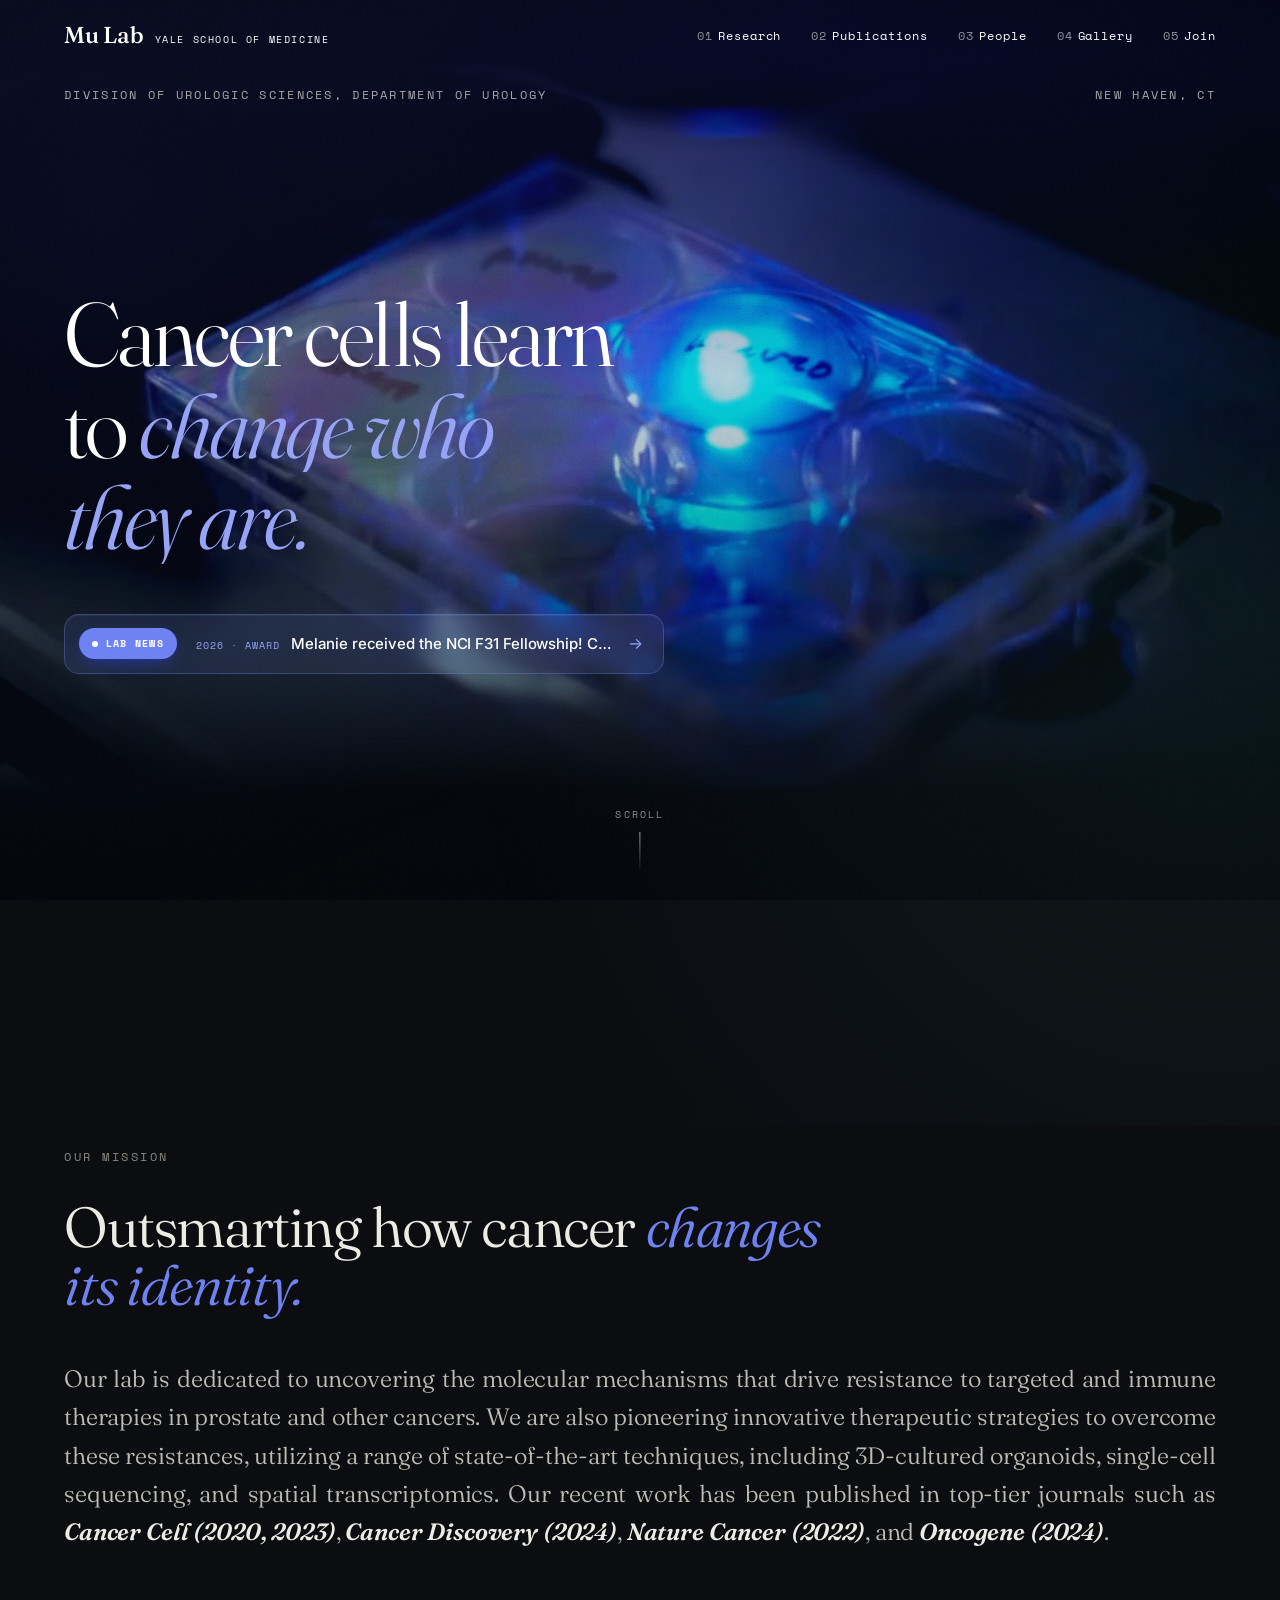
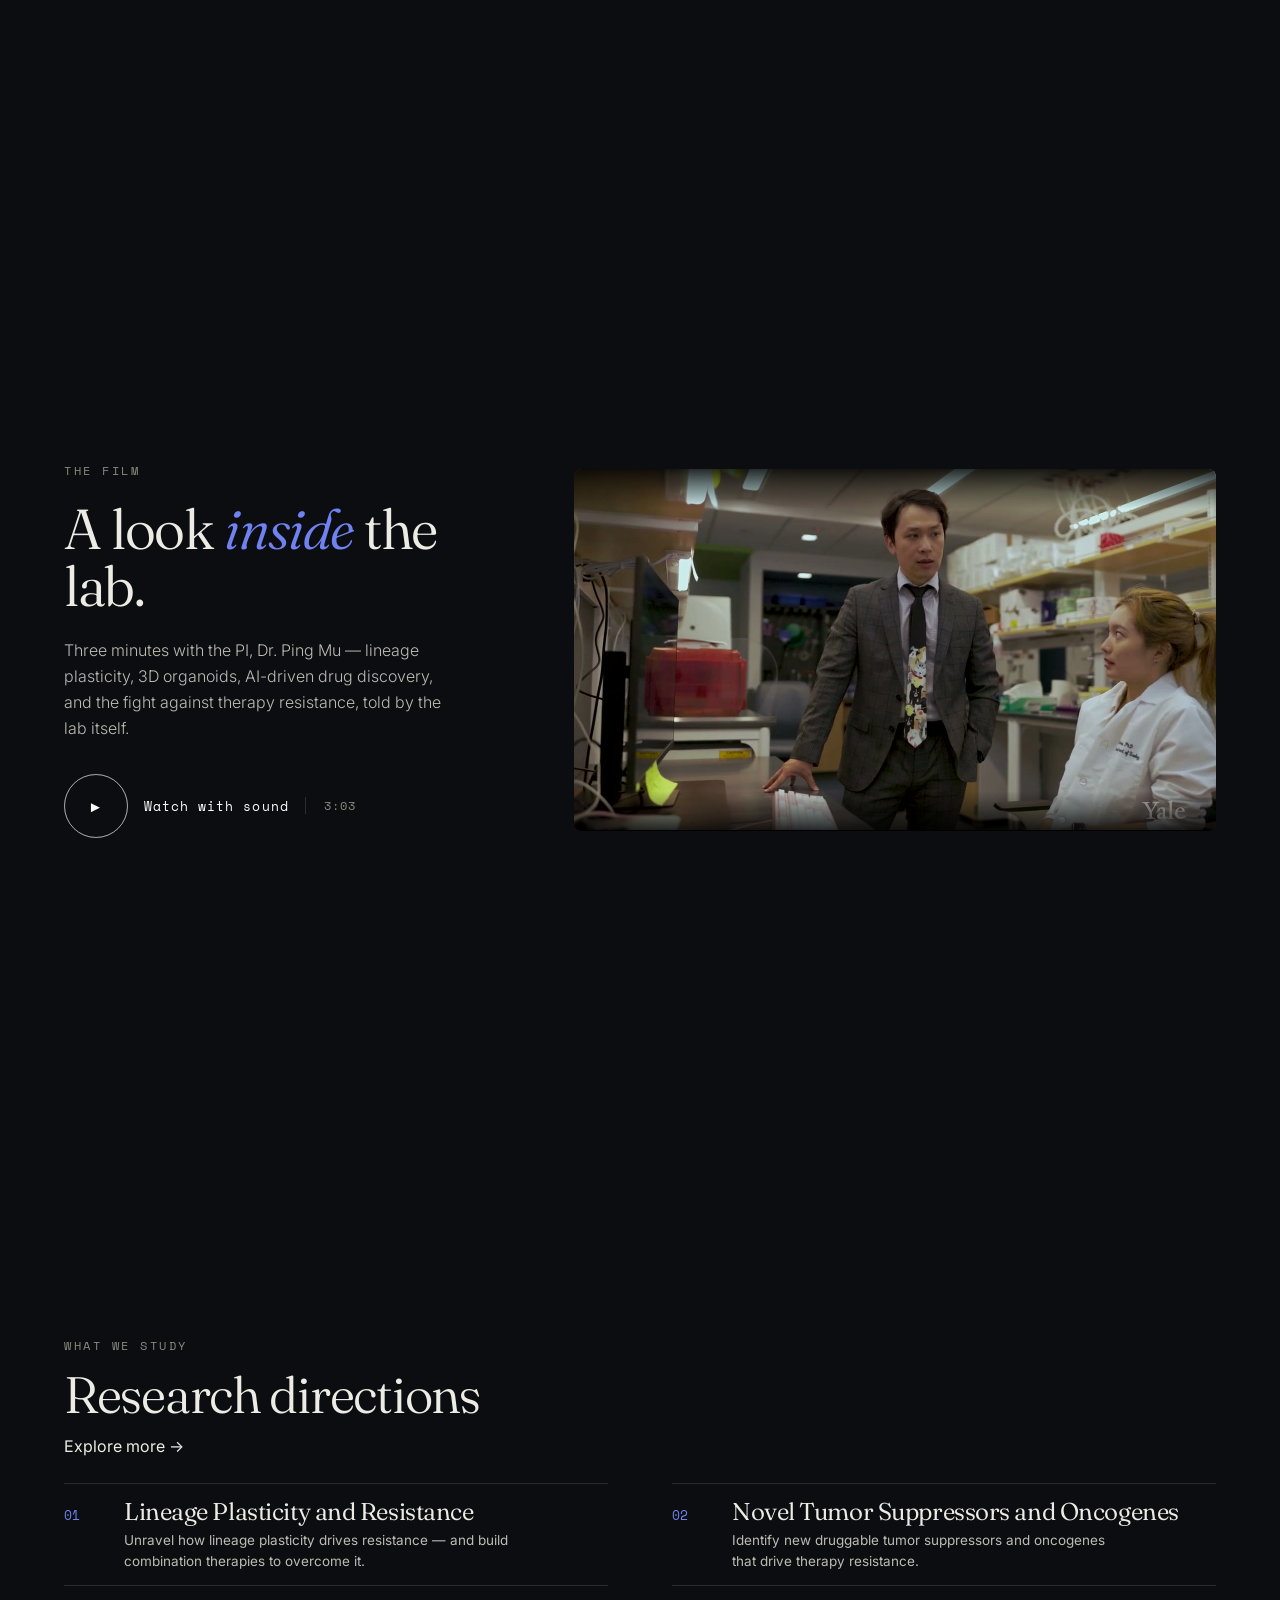
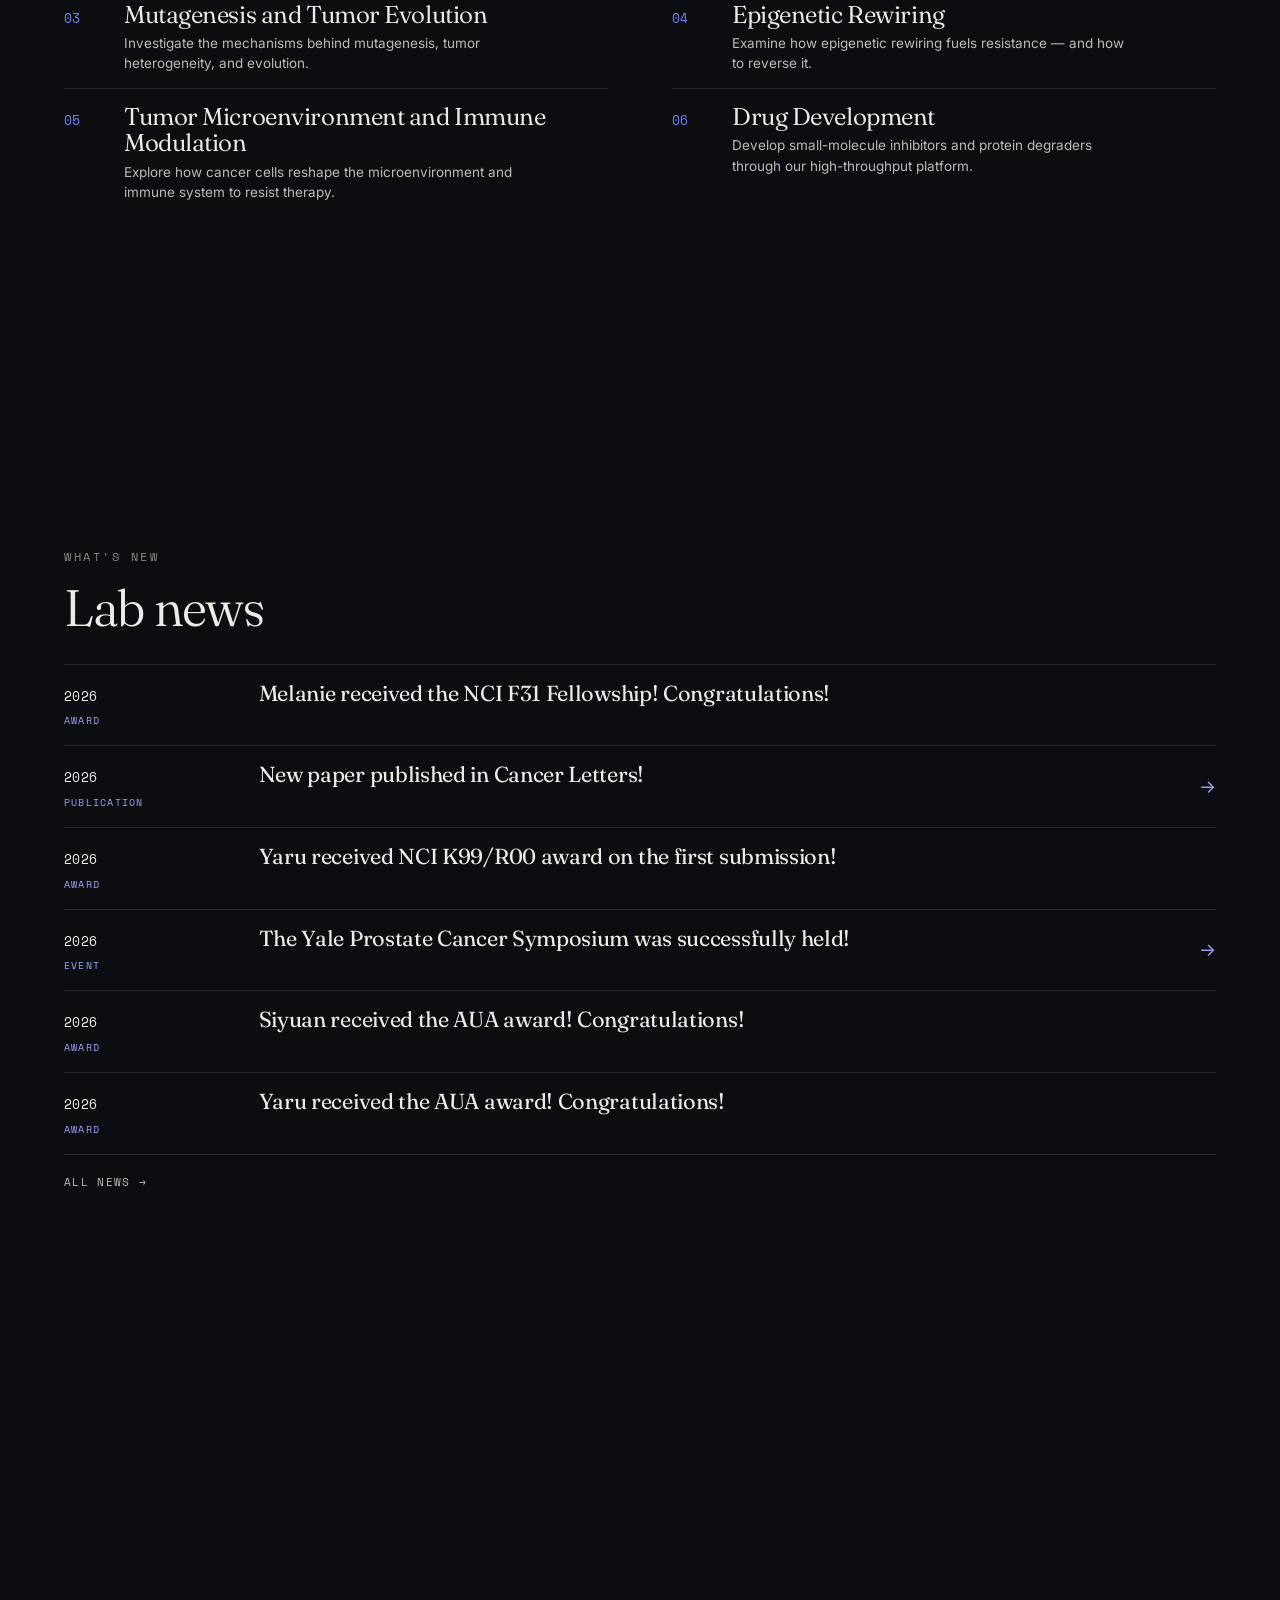
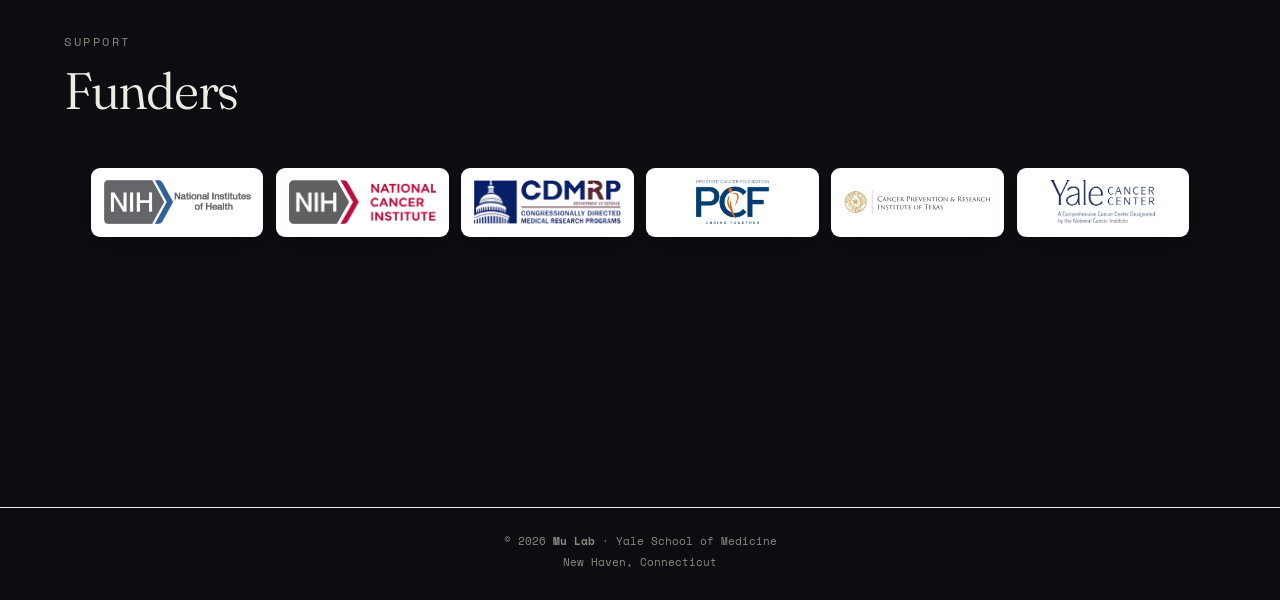
==== commit 1c104b6f: "Polish member profile placeholders and homepage title" ====
--- a/index.html
+++ b/index.html
@@ -3,7 +3,7 @@
 <head>
 <meta charset="UTF-8">
 <meta name="viewport" content="width=device-width, initial-scale=1.0">
-<title>Mu Lab — The biology of cellular identity &amp; therapy resistance · Yale</title>
+<title>Mu Lab · Yale School of Medicine</title>
 <link rel="preconnect" href="https://fonts.googleapis.com">
 <link rel="preconnect" href="https://fonts.gstatic.com" crossorigin>
 <link href="https://fonts.googleapis.com/css2?family=Fraunces:ital,opsz,wght@0,9..144,300..600;1,9..144,300..500&family=Inter:wght@300;400;500&family=Space+Mono:wght@400;700&display=swap" rel="stylesheet">
--- a/styles.css
+++ b/styles.css
@@ -672,7 +672,7 @@
 .ppl-body::-webkit-scrollbar-thumb{background:rgba(111,130,242,.3);border-radius:4px}
 .ppl-body::-webkit-scrollbar-track{background:transparent}
 .ppl-links{display:flex;flex-wrap:wrap;gap:20px;font-family:'Space Mono';font-size:11.5px;letter-spacing:.03em;margin-top:30px;padding-top:26px;border-top:1px solid var(--line)}
-.ppl-links a{color:var(--ink2);border-bottom:1px solid var(--line);padding-bottom:3px;transition:.25s}
+.ppl-links a,.ppl-links .soon{color:var(--ink2);border-bottom:1px solid var(--line);padding-bottom:3px;transition:.25s}
 .ppl-links a:hover{color:var(--accent);border-color:var(--accent)}
 .ppl-body>.ppl-bio:first-child{margin-top:2px}
 .ppl-bio{color:var(--ink2);font-size:15px;font-weight:300;line-height:1.72}
@@ -837,8 +837,7 @@
 .rp-label .cnt-badge{font-family:'Space Mono';font-size:11px;letter-spacing:.14em;text-transform:uppercase;color:var(--muted)}
 .rp-label .gs-link{margin-left:auto;font-family:'Space Mono';font-size:12px;letter-spacing:.03em;color:var(--accent-soft);text-decoration:none;border-bottom:1px solid var(--line);padding-bottom:3px;transition:color .25s,border-color .25s;white-space:nowrap}
 .rp-label .gs-link:hover{color:var(--accent);border-color:var(--accent)}
-.ppl-links a.soon{opacity:.4;cursor:default}
-.ppl-links a.soon:hover{opacity:.6}
+.ppl-links .soon{opacity:.4;cursor:default}
 
 /* ============================================================
    Mobile experience (≤900px). All rules scoped to narrow widths —
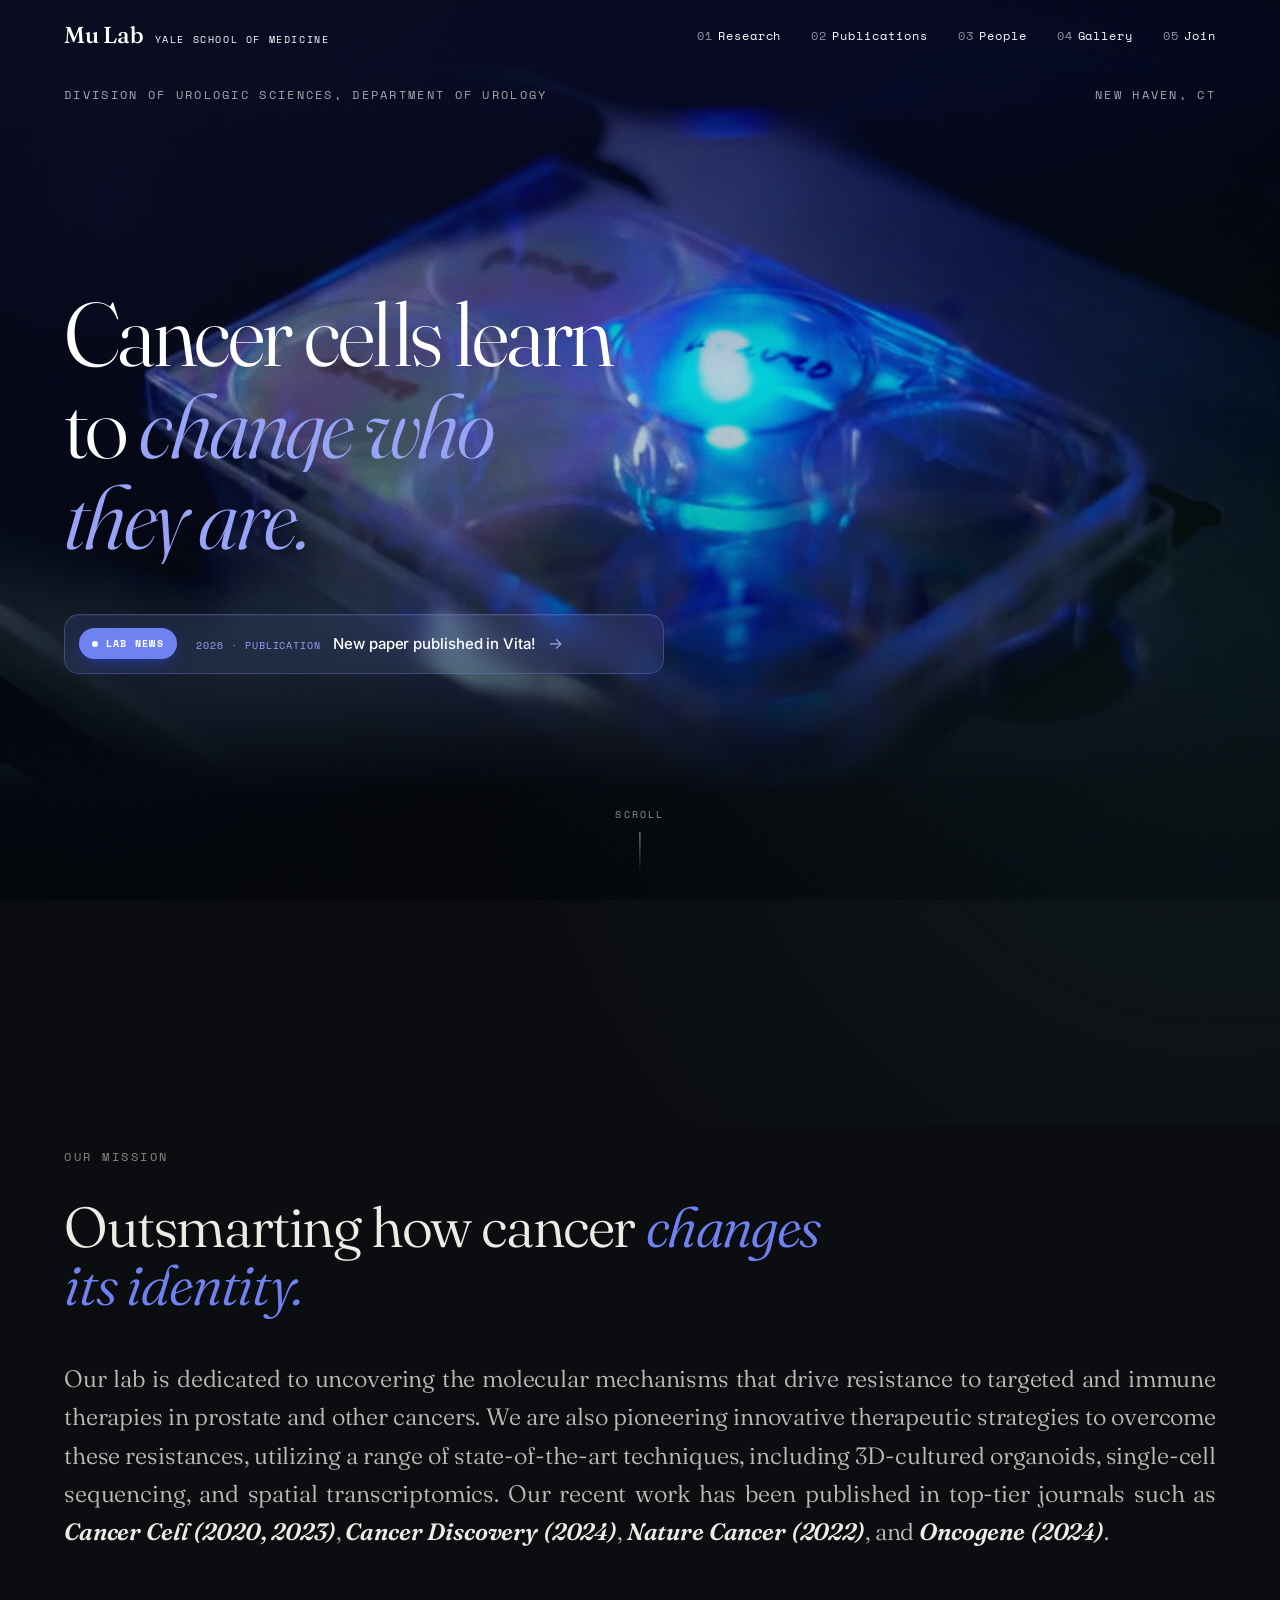
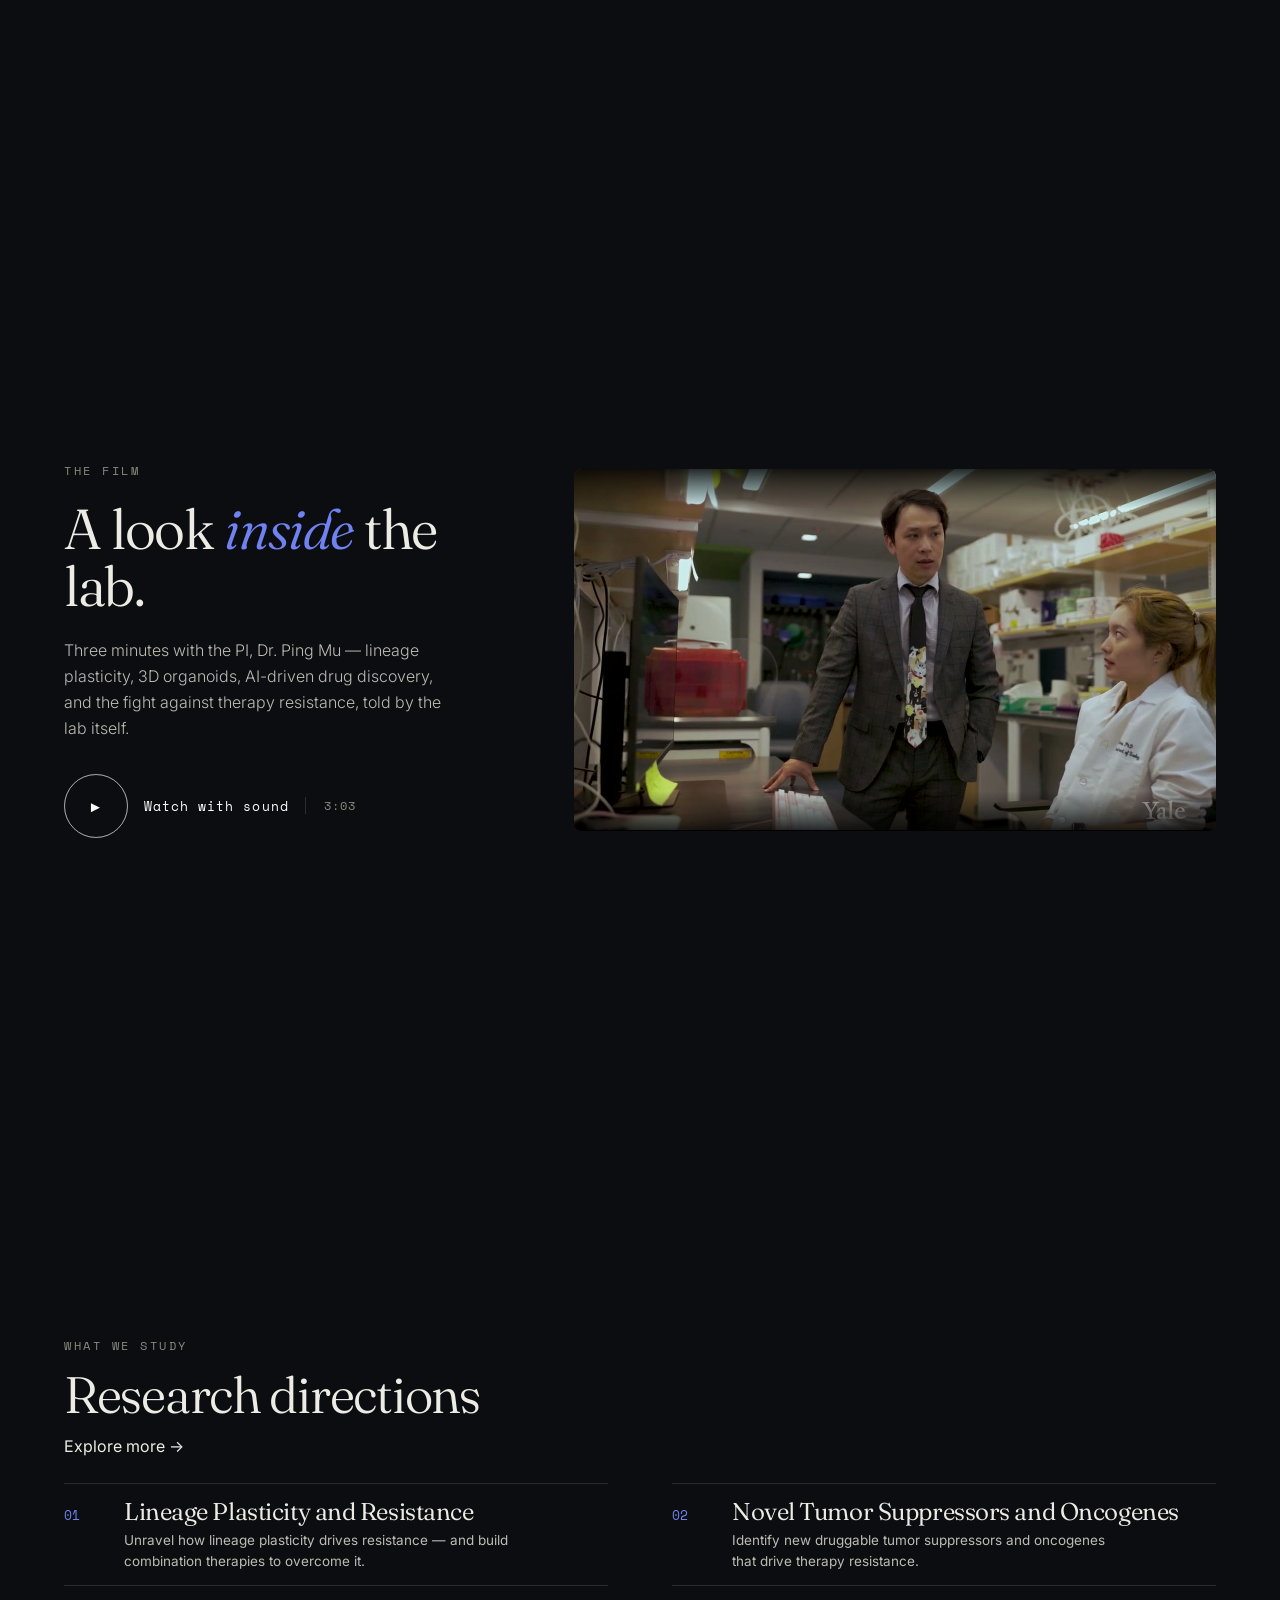
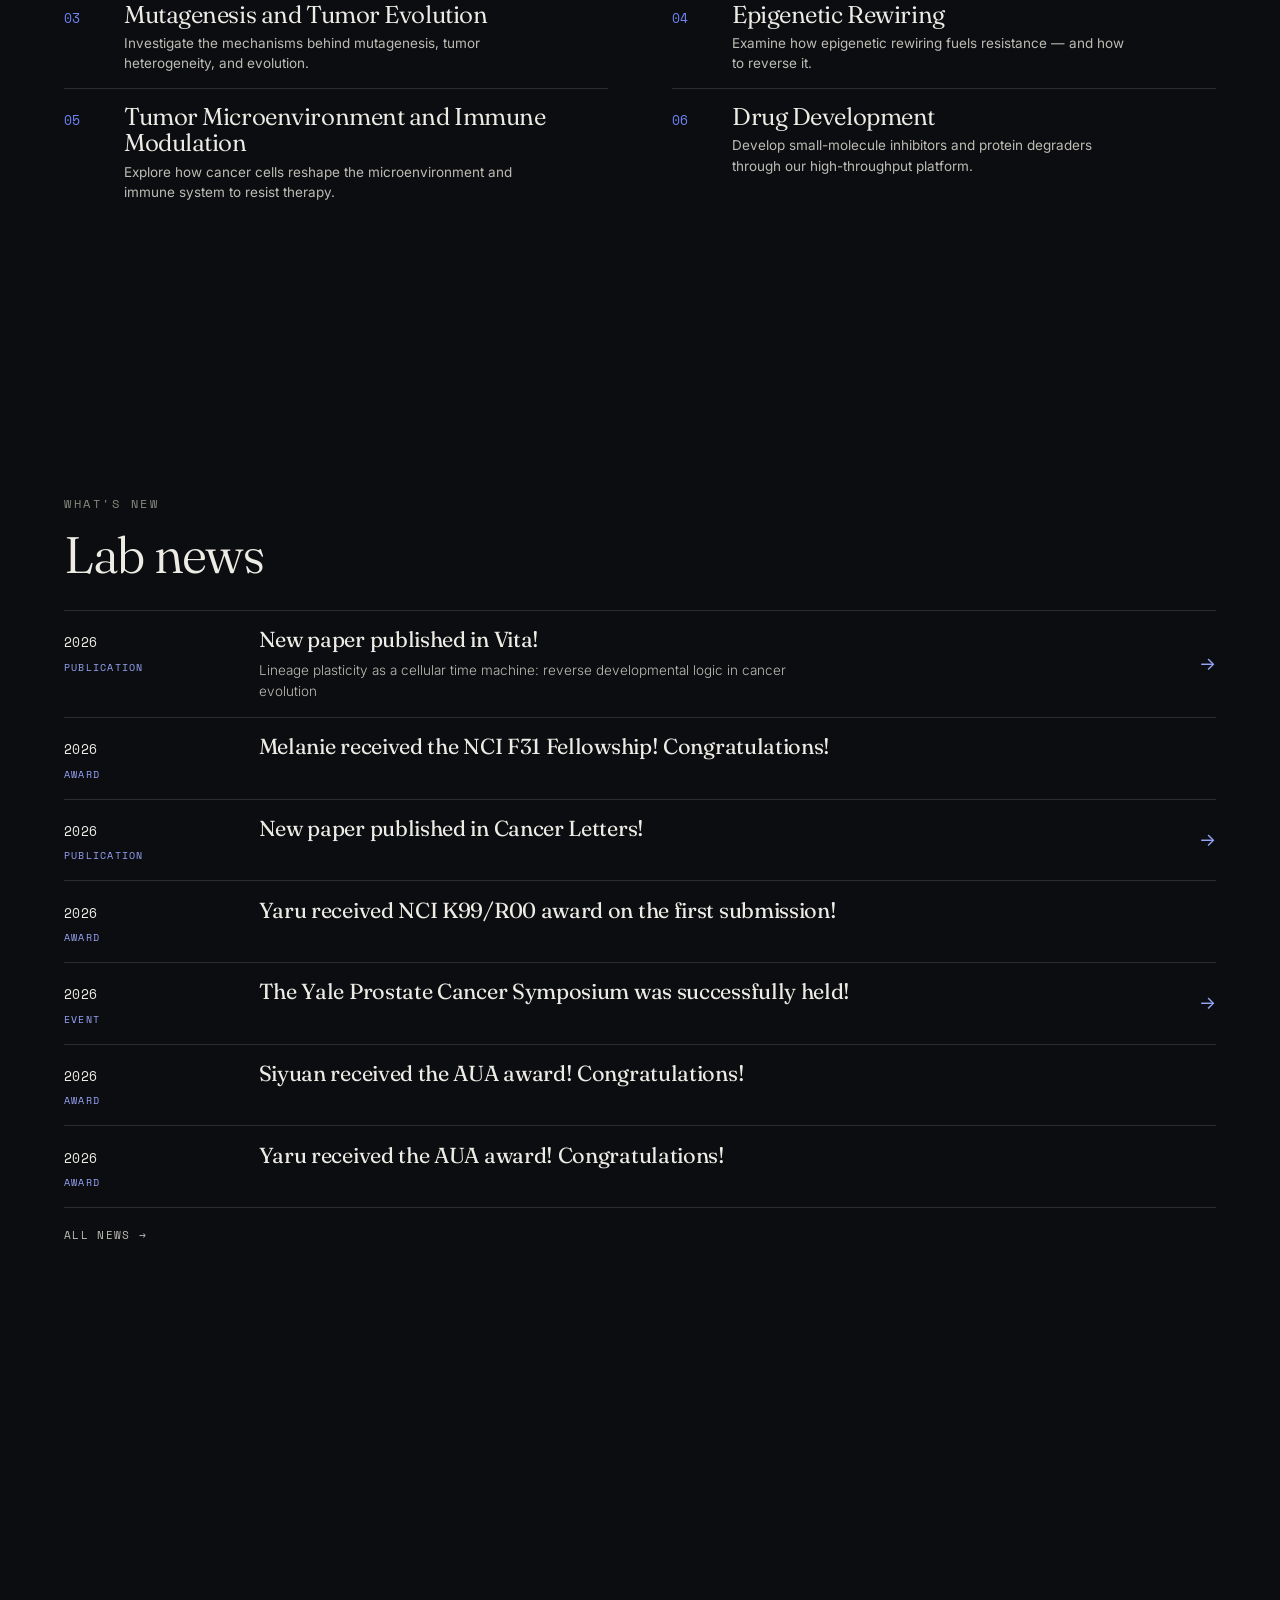
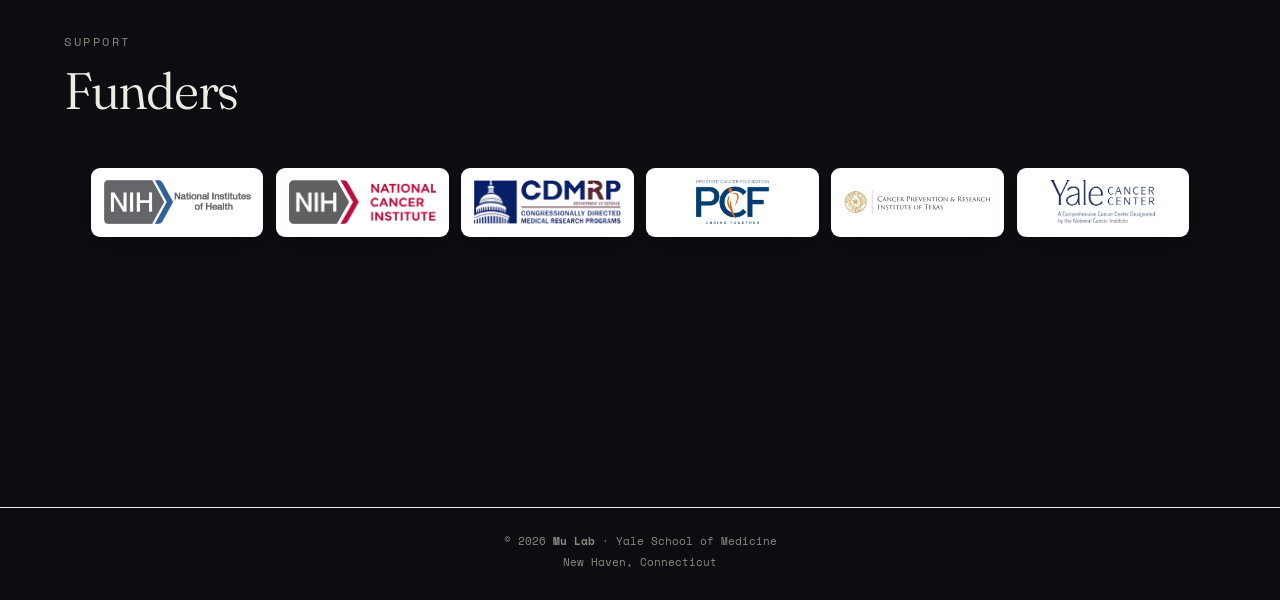
==== commit c215bdef: "Add Vita review to publications and lab news" ====
--- a/index.html
+++ b/index.html
@@ -4,6 +4,11 @@
 <meta charset="UTF-8">
 <meta name="viewport" content="width=device-width, initial-scale=1.0">
 <title>Mu Lab · Yale School of Medicine</title>
+<link rel="apple-touch-icon" sizes="180x180" href="apple-touch-icon.png">
+<link rel="icon" type="image/png" sizes="32x32" href="favicon-32x32.png">
+<link rel="icon" type="image/png" sizes="16x16" href="favicon-16x16.png">
+<link rel="shortcut icon" type="image/x-icon" href="favicon.ico">
+<meta name="theme-color" content="#ffffff">
 <link rel="preconnect" href="https://fonts.googleapis.com">
 <link rel="preconnect" href="https://fonts.gstatic.com" crossorigin>
 <link href="https://fonts.googleapis.com/css2?family=Fraunces:ital,opsz,wght@0,9..144,300..600;1,9..144,300..500&family=Inter:wght@300;400;500&family=Space+Mono:wght@400;700&display=swap" rel="stylesheet">
@@ -18,7 +23,7 @@
   if(!(firstThisSession||isReload))document.documentElement.classList.add('no-intro');
 }catch(e){}})();
 </script>
-<script src="news-data.js" defer></script>
+<script src="news-data.js?v=20260930-vita" defer></script>
 <script src="script.js" defer></script>
 </head>
 <body class="home">
